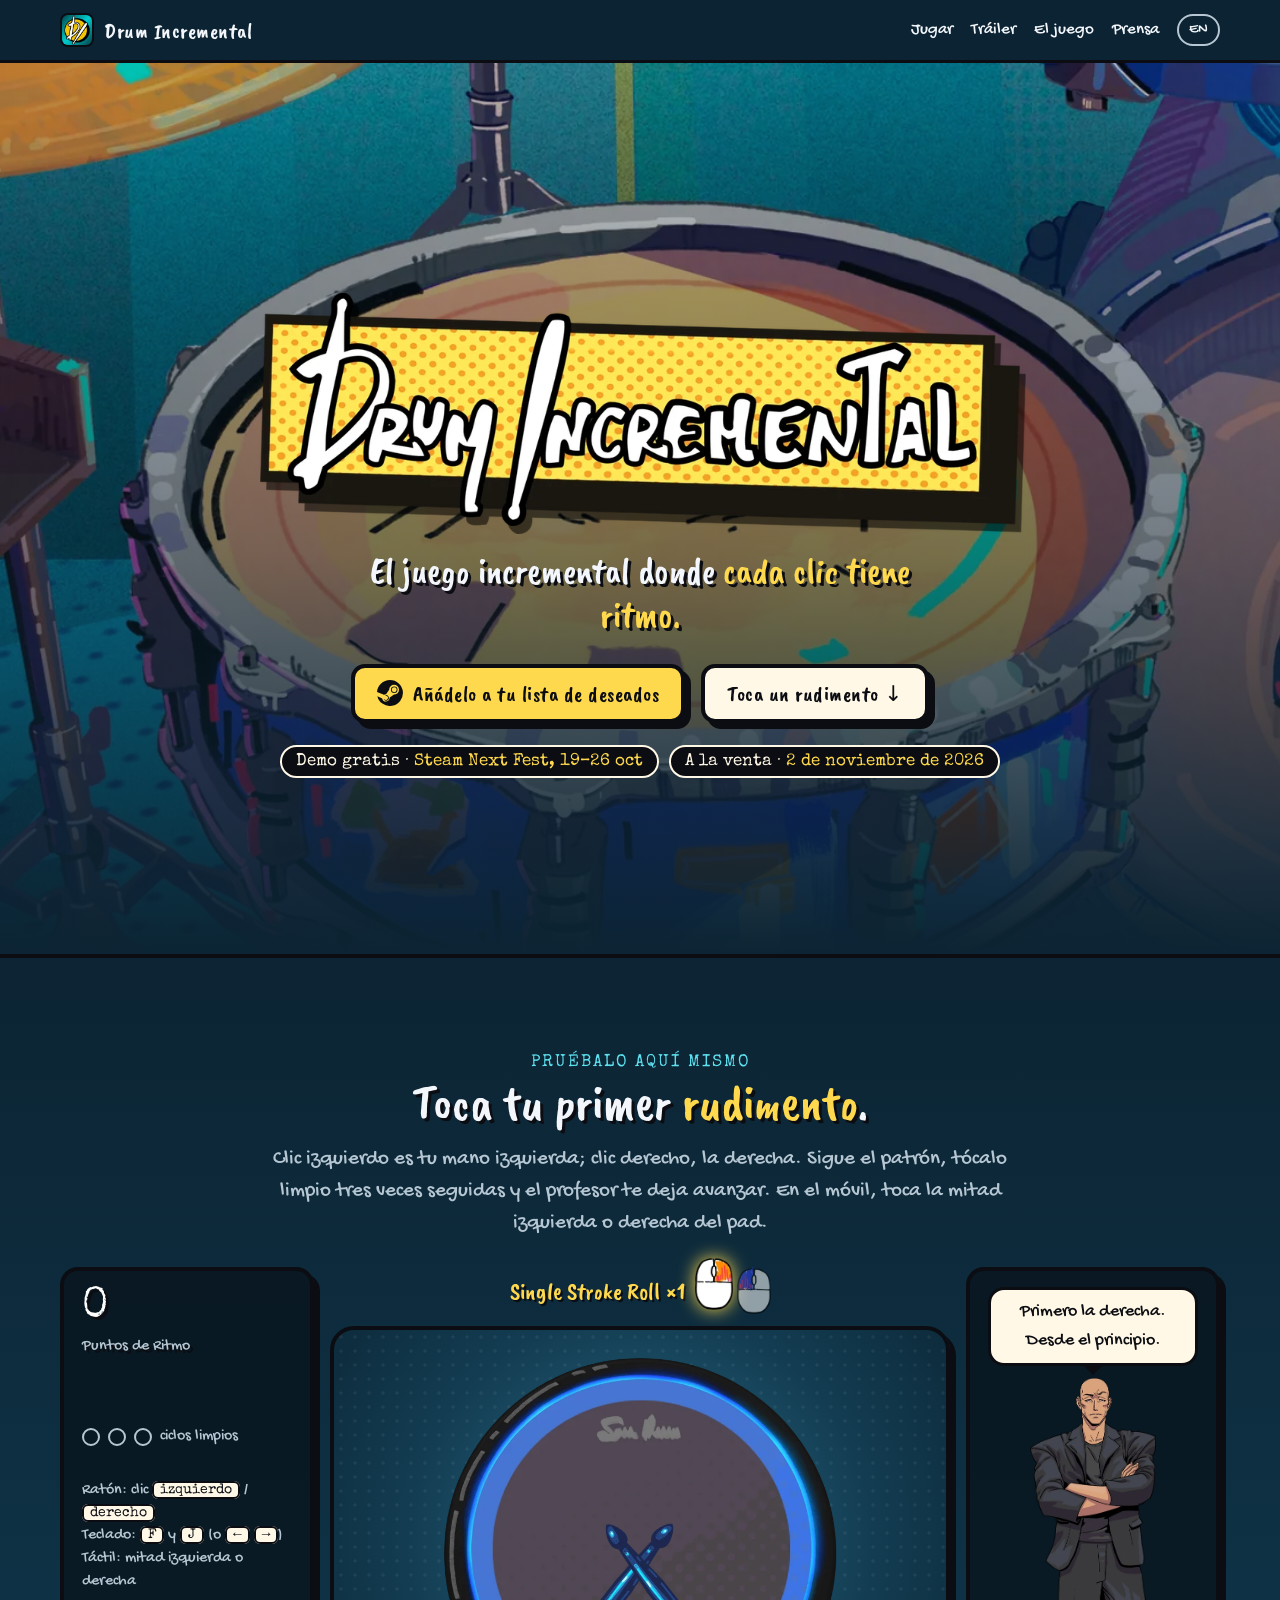
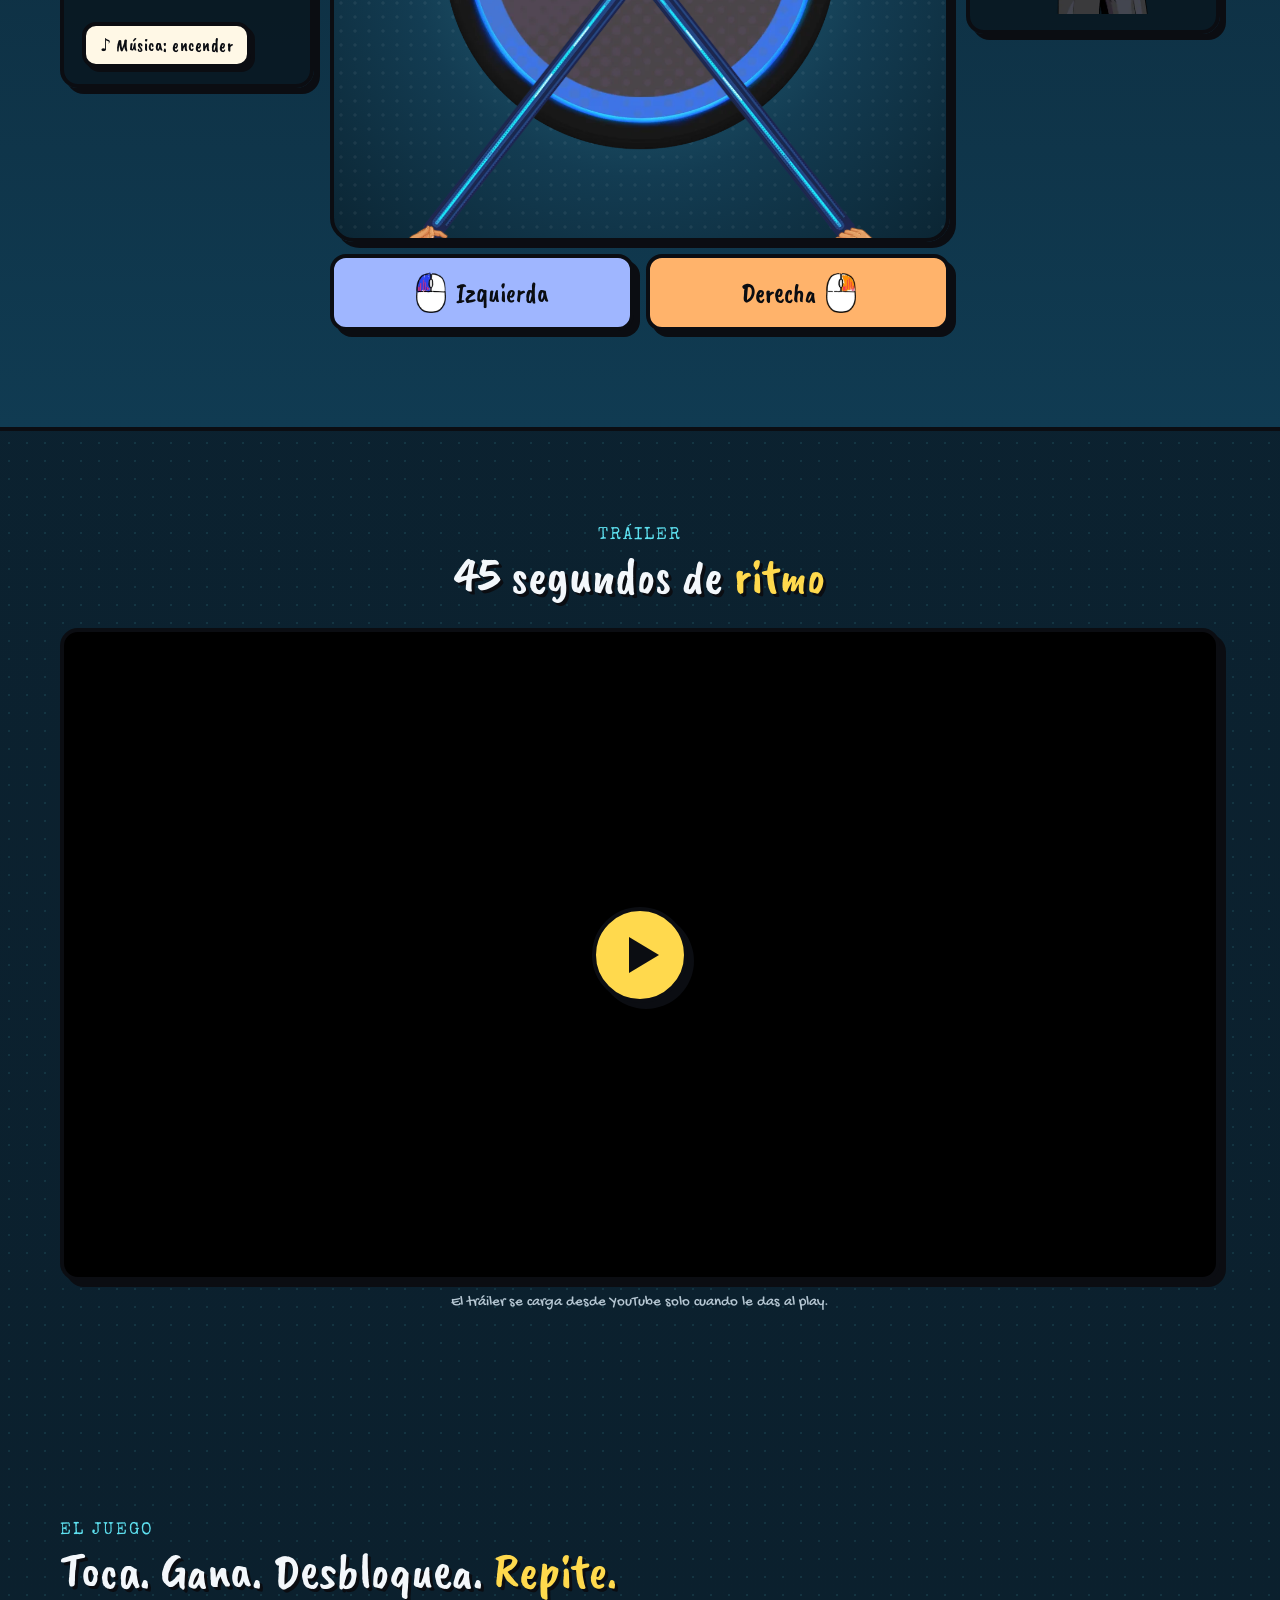
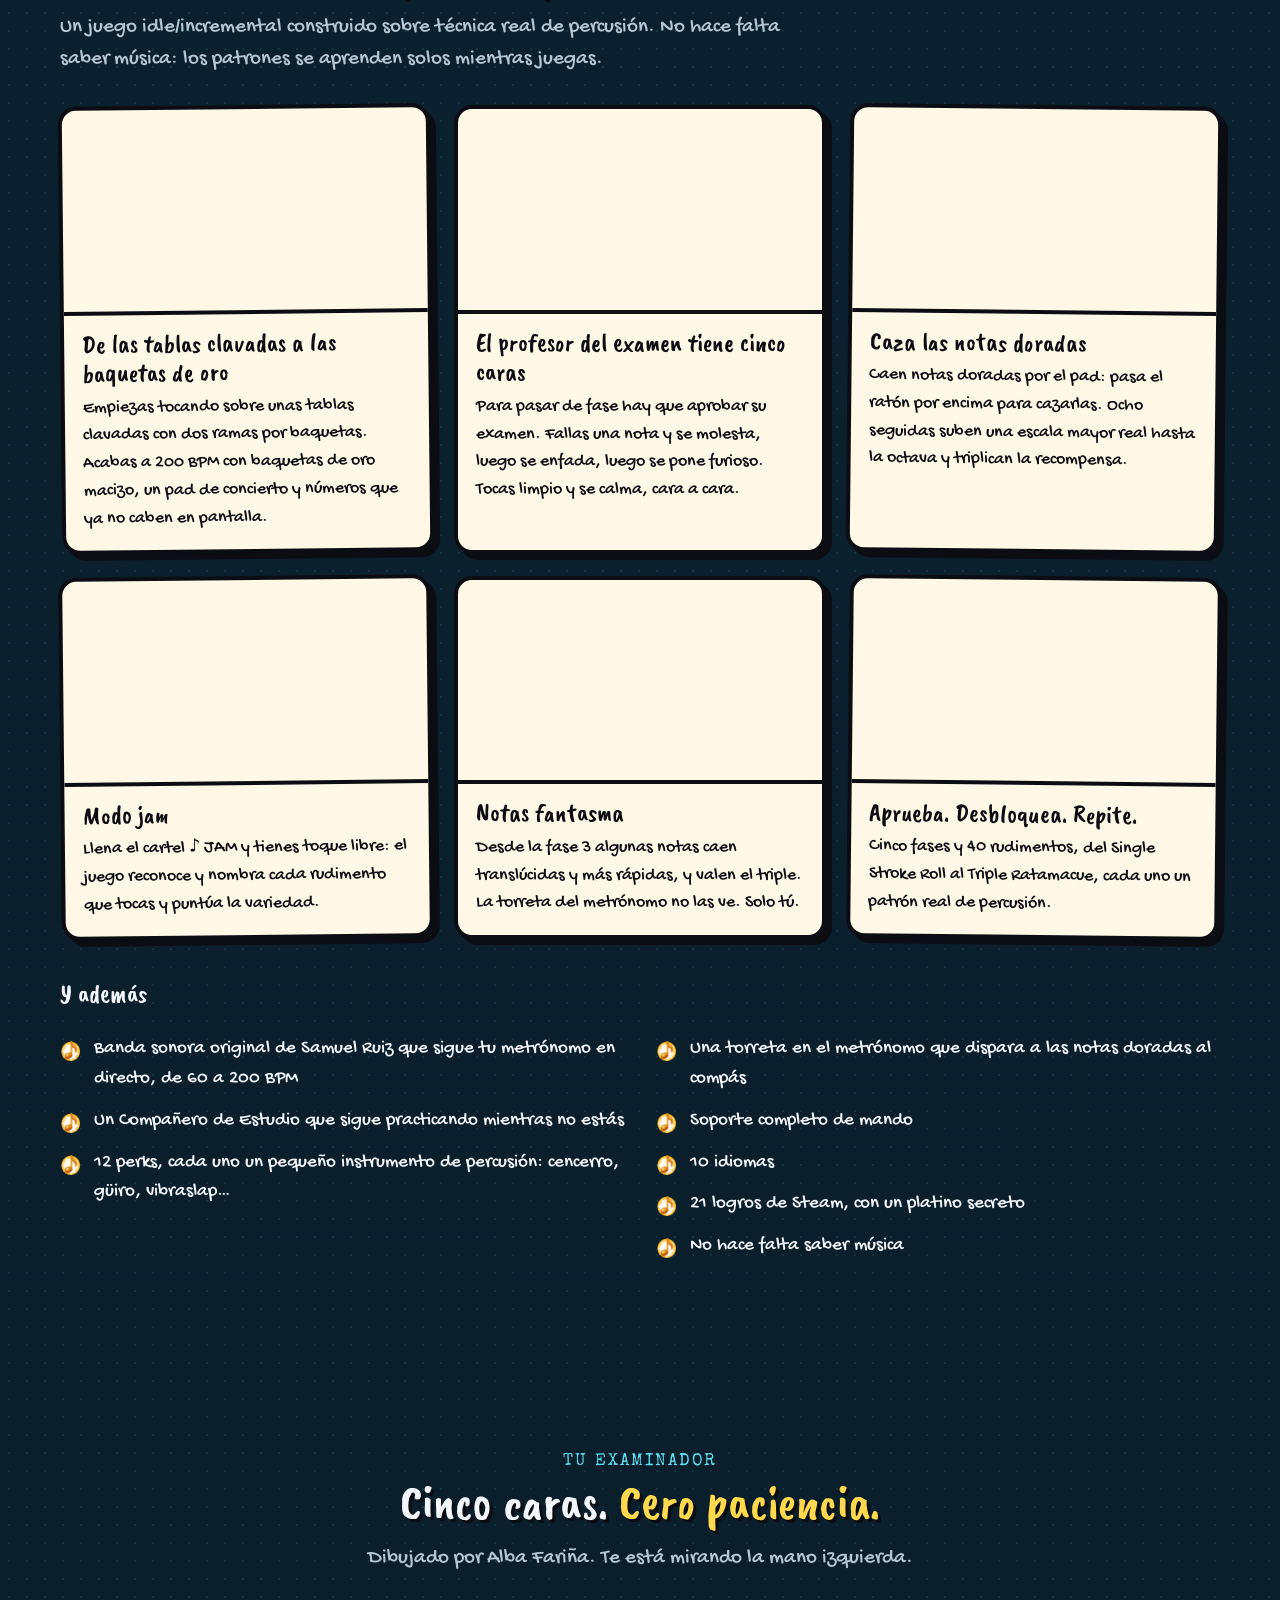
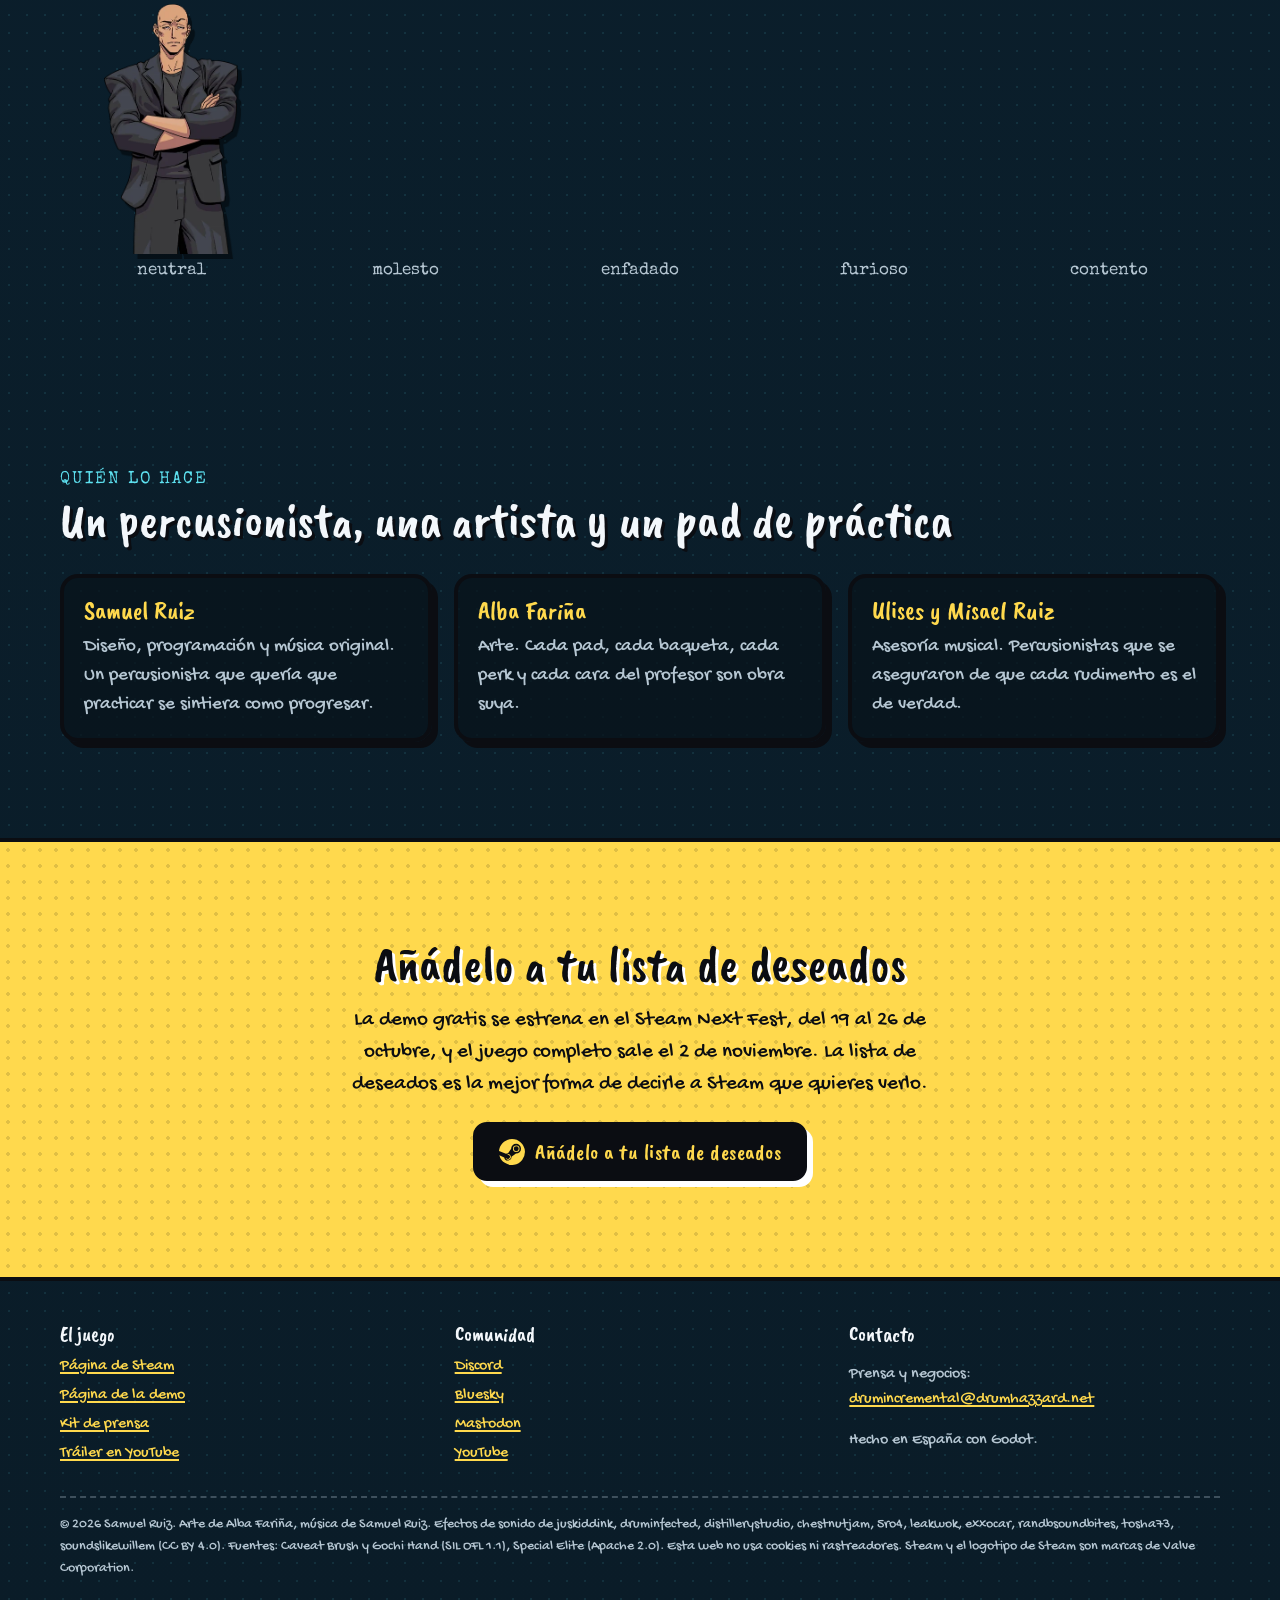
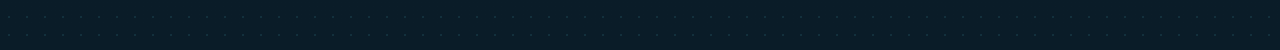
==== es/index.html @ 6e7a6424 "Web oficial de Drum Incremental Co-Authored-By: Claude Opus 5.5 (1M context) <noreply@anthropic.com>" ====
<!doctype html>
<html lang="es">
<head>
<meta charset="utf-8">
<meta name="viewport" content="width=device-width, initial-scale=1">
<meta http-equiv="Content-Security-Policy" content="default-src 'self'; script-src 'self'; style-src 'self'; img-src 'self' data:; font-src 'self'; media-src 'self'; connect-src 'self'; frame-src https://www.youtube-nocookie.com; object-src 'none'; base-uri 'self'; form-action 'none'; upgrade-insecure-requests">
<meta name="referrer" content="strict-origin-when-cross-origin">
<title>Drum Incremental — el juego incremental donde cada clic tiene ritmo</title>
<meta name="description" content="Un incremental adictivo donde cada clic tiene ritmo. Toca rudimentos reales de percusión, gana Puntos de Ritmo y desbloquea 40 patrones en 5 fases. Demo en el Steam Next Fest (19–26 oct), a la venta el 2 de noviembre.">
<link rel="canonical" href="https://drumincremental.drumhazzard.net/es/">
<link rel="alternate" hreflang="es" href="https://drumincremental.drumhazzard.net/es/">
<link rel="alternate" hreflang="en" href="https://drumincremental.drumhazzard.net/">
<link rel="alternate" hreflang="x-default" href="https://drumincremental.drumhazzard.net/">
<meta name="theme-color" content="#0c2433">
<meta property="og:type" content="website">
<meta property="og:site_name" content="Drum Incremental">
<meta property="og:title" content="Drum Incremental — el juego incremental donde cada clic tiene ritmo">
<meta property="og:description" content="Un incremental adictivo donde cada clic tiene ritmo. Toca rudimentos reales de percusión, gana Puntos de Ritmo y desbloquea 40 patrones en 5 fases. Demo en el Steam Next Fest (19–26 oct), a la venta el 2 de noviembre.">
<meta property="og:url" content="https://drumincremental.drumhazzard.net/es/">
<meta property="og:image" content="https://drumincremental.drumhazzard.net/assets/img/og.jpg">
<meta property="og:image:width" content="1200">
<meta property="og:image:height" content="630">
<meta property="og:locale" content="es_ES">
<meta name="twitter:card" content="summary_large_image">
<link rel="icon" href="../favicon-32.png" sizes="32x32" type="image/png">
<link rel="apple-touch-icon" href="../apple-touch-icon.png">
<link rel="manifest" href="../site.webmanifest">
<link rel="preload" href="../assets/fonts/CaveatBrush-Regular.woff2" as="font" type="font/woff2" crossorigin>
<link rel="preload" href="../assets/fonts/GochiHand-Regular.woff2" as="font" type="font/woff2" crossorigin>
<link rel="stylesheet" href="../assets/css/site.css">
<script type="application/ld+json">{"@context": "https://schema.org", "@type": "VideoGame", "name": "Drum Incremental", "url": "https://drumincremental.drumhazzard.net/", "description": "A satisfying incremental game where every click has rhythm. Tap real percussion rudiments, earn Rhythm Points, unlock 40 patterns across 5 phases. Demo at Steam Next Fest Oct 19–26, launching November 2.", "genre": ["Incremental", "Idle", "Rhythm"], "gamePlatform": "PC", "operatingSystem": "Windows", "applicationCategory": "Game", "datePublished": "2026-11-02", "author": {"@type": "Person", "name": "Samuel Ruiz"}, "image": "https://drumincremental.drumhazzard.net/assets/img/og.jpg", "sameAs": ["https://store.steampowered.com/app/4656440/", "https://discord.gg/WV4D6YvD7t", "https://bsky.app/profile/drumincremental.bsky.social", "https://www.youtube.com/@drumincremental"], "trailer": {"@type": "VideoObject", "name": "Drum Incremental — Official Trailer", "embedUrl": "https://www.youtube.com/embed/2rRLdg3Yjb4", "thumbnailUrl": "https://drumincremental.drumhazzard.net/assets/img/og.jpg", "uploadDate": "2026-09-21"}}</script>
</head>
<body>
<a class="skip" href="#main">Saltar al contenido</a>
<header class="topbar"><div class="wrap">
  <a class="brand" href="../"><img src="../assets/img/icon-192.png" alt="" width="34" height="34"><span>Drum Incremental</span></a>
  <nav aria-label="Main">
    <a class="hide-sm" href="../#play">Jugar</a>
    <a class="hide-sm" href="../#trailer">Tráiler</a>
    <a class="hide-sm" href="../#features">El juego</a>
    <a href="../presskit/">Prensa</a>
    <a class="lang" href="../" hreflang="en" aria-label="Read in English">EN</a>
  </nav>
</div></header>

<main id="main">
<section class="hero"><div class="wrap">
  <h1><img class="logo" src="../assets/img/logo.webp" alt="Drum Incremental" width="1000" height="307" fetchpriority="high"></h1>
  <p class="tagline">El juego incremental donde <em>cada clic tiene ritmo.</em></p>
  <div class="cta"><a class="btn" href="https://store.steampowered.com/app/4656440/?utm_source=website&utm_medium=web&utm_campaign=site" rel="noopener" target="_blank"><svg viewBox="0 0 24 24" aria-hidden="true"><path fill="currentColor" d="M11.98 0C5.67 0 .5 4.87 0 11.07l6.44 2.66a3.4 3.4 0 0 1 1.92-.59l2.87-4.15v-.06a4.54 4.54 0 1 1 4.54 4.54h-.1l-4.09 2.92a3.41 3.41 0 0 1-6.77.6L.3 14.93A12 12 0 1 0 11.98 0zM7.54 18.21l-1.47-.61a2.55 2.55 0 1 0 1.4-3.5l1.52.63a1.88 1.88 0 1 1-1.45 3.47zm11.4-9.28a3.03 3.03 0 1 0-3.03 3.02 3.03 3.03 0 0 0 3.03-3.02zm-5.3 0a2.28 2.28 0 1 1 2.28 2.28 2.28 2.28 0 0 1-2.28-2.28z"/></svg>Añádelo a tu lista de deseados</a><a class="btn ghost" href="#play">Toca un rudimento ↓</a></div>
  <div class="dates"><span class="chip">Demo gratis · <b>Steam Next Fest, 19–26 oct</b></span><span class="chip">A la venta · <b>2 de noviembre de 2026</b></span></div>
</div></section>

<section class="play" id="play"><div class="wrap">
  <div class="center"><p class="kicker">Pruébalo aquí mismo</p><h2>Toca tu primer <span class="hl">rudimento</span>.</h2><p class="lead">Clic izquierdo es tu mano izquierda; clic derecho, la derecha. Sigue el patrón, tócalo limpio tres veces seguidas y el profesor te deja avanzar. En el móvil, toca la mitad izquierda o derecha del pad.</p></div>
  <div class="toy" id="toy" data-base="../" data-strings="{&quot;r1&quot;: &quot;Single Stroke Roll&quot;, &quot;r2&quot;: &quot;Double Stroke Roll&quot;, &quot;r3&quot;: &quot;Single Paradiddle&quot;, &quot;left&quot;: &quot;mano izquierda&quot;, &quot;right&quot;: &quot;mano derecha&quot;, &quot;combo&quot;: &quot;COMBO&quot;, &quot;mastered&quot;: &quot;¡Rudimento dominado!&quot;, &quot;finale&quot;: &quot;Aprobado. Esa era la demo de la demo.&quot;, &quot;musicOn&quot;: &quot;♪ Música: encender&quot;, &quot;musicOff&quot;: &quot;♪ Música: apagar&quot;, &quot;faces&quot;: {&quot;neutral&quot;: &quot;neutral&quot;, &quot;annoyed&quot;: &quot;molesto&quot;, &quot;angry&quot;: &quot;enfadado&quot;, &quot;furious&quot;: &quot;furioso&quot;, &quot;happy&quot;: &quot;contento&quot;}, &quot;say&quot;: {&quot;start&quot;: &quot;Primero la derecha. Desde el principio.&quot;, &quot;wantL&quot;: &quot;¡La izquierda!&quot;, &quot;wantR&quot;: &quot;¡La derecha!&quot;, &quot;calm&quot;: [&quot;Mejor.&quot;, &quot;Eso es. Sigue.&quot;, &quot;Así sí.&quot;], &quot;next&quot;: &quot;Bien. Ahora: {name}.&quot;, &quot;finale&quot;: &quot;…Vale. Aprobado. Por ahora.&quot;}}">
    <div class="panel hud">
      <div class="pr"><span class="num">0</span><small>Puntos de Ritmo</small></div>
      <div class="combo" aria-live="polite"></div>
      <div class="cycles"><i></i><i></i><i></i><span>ciclos limpios</span></div>
      <p class="keys">Ratón: clic <kbd>izquierdo</kbd> / <kbd>derecho</kbd><br>Teclado: <kbd>F</kbd> y <kbd>J</kbd> (o <kbd>←</kbd> <kbd>→</kbd>)<br>Táctil: mitad izquierda o derecha</p>
      <button class="btn small ghost music-btn" type="button" aria-pressed="false">♪ Música: encender</button>
    </div>
    <div class="stage-col">
      <div class="strip"><span class="rname"></span><span class="steps" aria-hidden="true"></span></div>
      <div class="stage" role="application" aria-label="Pad de práctica: el clic izquierdo toca la mano izquierda y el derecho, la derecha">
        <img class="pad" src="../assets/img/pad.webp" alt="" width="720" height="720" draggable="false">
        <div class="arm left" aria-hidden="true"><img class="stick" src="../assets/img/stick.webp" alt="" width="34" height="640" draggable="false"><img class="hand" src="../assets/img/hand-left.webp" alt="" width="200" height="248" draggable="false"></div>
        <div class="arm right" aria-hidden="true"><img class="stick" src="../assets/img/stick.webp" alt="" width="34" height="640" draggable="false"><img class="hand" src="../assets/img/hand-right.webp" alt="" width="200" height="230" draggable="false"></div>
        <div class="fx" aria-hidden="true"></div>
      </div>
      <div class="tapbar">
        <button class="tap l" type="button" data-hand="L"><img src="../assets/img/click-left.webp" alt="" width="30" height="41">Izquierda</button>
        <button class="tap r" type="button" data-hand="R">Derecha<img src="../assets/img/click-right.webp" alt="" width="30" height="41"></button>
      </div>
      <p class="sr-only sr-live" aria-live="assertive"></p>
      <div class="done-card panel">
        <h3>Llevas 3 de 40 rudimentos.</h3><p>El juego completo tiene 40 rudimentos reales de percusión, 5 fases con un examen en cada puerta, notas doradas, modo jam y una banda sonora original que sigue tu tempo.</p>
        <div class="cta"><a class="btn" href="https://store.steampowered.com/app/4656440/?utm_source=website&utm_medium=web&utm_campaign=site" rel="noopener" target="_blank"><svg viewBox="0 0 24 24" aria-hidden="true"><path fill="currentColor" d="M11.98 0C5.67 0 .5 4.87 0 11.07l6.44 2.66a3.4 3.4 0 0 1 1.92-.59l2.87-4.15v-.06a4.54 4.54 0 1 1 4.54 4.54h-.1l-4.09 2.92a3.41 3.41 0 0 1-6.77.6L.3 14.93A12 12 0 1 0 11.98 0zM7.54 18.21l-1.47-.61a2.55 2.55 0 1 0 1.4-3.5l1.52.63a1.88 1.88 0 1 1-1.45 3.47zm11.4-9.28a3.03 3.03 0 1 0-3.03 3.02 3.03 3.03 0 0 0 3.03-3.02zm-5.3 0a2.28 2.28 0 1 1 2.28 2.28 2.28 2.28 0 0 1-2.28-2.28z"/></svg>Añádelo a tu lista de deseados</a><button class="btn ghost again" type="button">Otra vez</button></div>
      </div>
    </div>
    <div class="panel teacher">
      <p class="bubble" aria-live="polite"></p>
      <figure><img src="../assets/img/teacher-neutral.webp" alt="" width="299" height="560"></figure>
      <p class="face"></p>
    </div>
  </div>
</div></section>

<section id="trailer"><div class="wrap">
  <div class="center"><p class="kicker">Tráiler</p><h2>45 segundos de <span class="hl">ritmo</span></h2></div>
  <div class="video"><button type="button" data-yt="2rRLdg3Yjb4" aria-label="Ver el tráiler de Drum Incremental"><img src="../assets/img/trailer-poster.webp" alt="" width="1600" height="900" loading="lazy" decoding="async"><span class="playicon"></span></button></div>
  <p class="video-note center">El tráiler se carga desde YouTube solo cuando le das al play.</p>
</div></section>

<section id="features"><div class="wrap">
  <p class="kicker">El juego</p><h2>Toca. Gana. Desbloquea. <span class="hl">Repite.</span></h2><p class="lead">Un juego idle/incremental construido sobre técnica real de percusión. No hace falta saber música: los patrones se aprenden solos mientras juegas.</p>
  <div class="features">
  <article class="feature">
    <img src="../assets/img/shots/endgame-800.webp" srcset="../assets/img/shots/endgame-800.webp 800w, ../assets/img/shots/endgame-1600.webp 1600w" sizes="(max-width: 700px) 92vw, 380px" alt="De las tablas clavadas a las baquetas de oro" width="800" height="450" loading="lazy" decoding="async">
    <div class="body"><h3>De las tablas clavadas a las baquetas de oro</h3><p>Empiezas tocando sobre unas tablas clavadas con dos ramas por baquetas. Acabas a 200 BPM con baquetas de oro macizo, un pad de concierto y números que ya no caben en pantalla.</p></div>
  </article>
  <article class="feature">
    <img src="../assets/img/shots/exam-furious-800.webp" srcset="../assets/img/shots/exam-furious-800.webp 800w, ../assets/img/shots/exam-furious-1600.webp 1600w" sizes="(max-width: 700px) 92vw, 380px" alt="El profesor del examen tiene cinco caras" width="800" height="450" loading="lazy" decoding="async">
    <div class="body"><h3>El profesor del examen tiene cinco caras</h3><p>Para pasar de fase hay que aprobar su examen. Fallas una nota y se molesta, luego se enfada, luego se pone furioso. Tocas limpio y se calma, cara a cara.</p></div>
  </article>
  <article class="feature">
    <img src="../assets/img/shots/golden-octave-800.webp" srcset="../assets/img/shots/golden-octave-800.webp 800w, ../assets/img/shots/golden-octave-1600.webp 1600w" sizes="(max-width: 700px) 92vw, 380px" alt="Caza las notas doradas" width="800" height="450" loading="lazy" decoding="async">
    <div class="body"><h3>Caza las notas doradas</h3><p>Caen notas doradas por el pad: pasa el ratón por encima para cazarlas. Ocho seguidas suben una escala mayor real hasta la octava y triplican la recompensa.</p></div>
  </article>
  <article class="feature">
    <img src="../assets/img/shots/jam-800.webp" srcset="../assets/img/shots/jam-800.webp 800w, ../assets/img/shots/jam-1600.webp 1600w" sizes="(max-width: 700px) 92vw, 380px" alt="Modo jam" width="800" height="450" loading="lazy" decoding="async">
    <div class="body"><h3>Modo jam</h3><p>Llena el cartel ♪ JAM y tienes toque libre: el juego reconoce y nombra cada rudimento que tocas y puntúa la variedad.</p></div>
  </article>
  <article class="feature">
    <img src="../assets/img/shots/ghost-note-800.webp" srcset="../assets/img/shots/ghost-note-800.webp 800w, ../assets/img/shots/ghost-note-1600.webp 1600w" sizes="(max-width: 700px) 92vw, 380px" alt="Notas fantasma" width="800" height="450" loading="lazy" decoding="async">
    <div class="body"><h3>Notas fantasma</h3><p>Desde la fase 3 algunas notas caen translúcidas y más rápidas, y valen el triple. La torreta del metrónomo no las ve. Solo tú.</p></div>
  </article>
  <article class="feature">
    <img src="../assets/img/shots/exam-passed-800.webp" srcset="../assets/img/shots/exam-passed-800.webp 800w, ../assets/img/shots/exam-passed-1600.webp 1600w" sizes="(max-width: 700px) 92vw, 380px" alt="Aprueba. Desbloquea. Repite." width="800" height="450" loading="lazy" decoding="async">
    <div class="body"><h3>Aprueba. Desbloquea. Repite.</h3><p>Cinco fases y 40 rudimentos, del Single Stroke Roll al Triple Ratamacue, cada uno un patrón real de percusión.</p></div>
  </article>
  </div>
  <h3 class="mt40">Y además</h3>
  <ul class="bullets">
  <li>Banda sonora original de Samuel Ruiz que sigue tu metrónomo en directo, de 60 a 200 BPM</li>
  <li>Un Compañero de Estudio que sigue practicando mientras no estás</li>
  <li>12 perks, cada uno un pequeño instrumento de percusión: cencerro, güiro, vibraslap…</li>
  <li>Una torreta en el metrónomo que dispara a las notas doradas al compás</li>
  <li>Soporte completo de mando</li>
  <li>10 idiomas</li>
  <li>21 logros de Steam, con un platino secreto</li>
  <li>No hace falta saber música</li>
  </ul>
</div></section>

<section><div class="wrap center">
  <p class="kicker">Tu examinador</p><h2>Cinco caras. <span class="hl">Cero paciencia.</span></h2><p class="lead">Dibujado por Alba Fariña. Te está mirando la mano izquierda.</p>
  <div class="faces">
  <figure><img src="../assets/img/teacher-neutral.webp" alt="neutral" width="299" height="560" loading="lazy" decoding="async"><figcaption>neutral</figcaption></figure>
  <figure><img src="../assets/img/teacher-annoyed.webp" alt="molesto" width="299" height="560" loading="lazy" decoding="async"><figcaption>molesto</figcaption></figure>
  <figure><img src="../assets/img/teacher-angry.webp" alt="enfadado" width="299" height="560" loading="lazy" decoding="async"><figcaption>enfadado</figcaption></figure>
  <figure><img src="../assets/img/teacher-furious.webp" alt="furioso" width="299" height="560" loading="lazy" decoding="async"><figcaption>furioso</figcaption></figure>
  <figure><img src="../assets/img/teacher-happy.webp" alt="contento" width="299" height="560" loading="lazy" decoding="async"><figcaption>contento</figcaption></figure>
  </div>
</div></section>

<section><div class="wrap">
  <p class="kicker">Quién lo hace</p><h2>Un percusionista, una artista y un pad de práctica</h2>
  <div class="team">
  <div class="person"><h3>Samuel Ruiz</h3><p>Diseño, programación y música original. Un percusionista que quería que practicar se sintiera como progresar.</p></div>
  <div class="person"><h3>Alba Fariña</h3><p>Arte. Cada pad, cada baqueta, cada perk y cada cara del profesor son obra suya.</p></div>
  <div class="person"><h3>Ulises y Misael Ruiz</h3><p>Asesoría musical. Percusionistas que se aseguraron de que cada rudimento es el de verdad.</p></div>
  </div>
</div></section>

<section class="final"><div class="wrap">
  <h2>Añádelo a tu lista de deseados</h2><p>La demo gratis se estrena en el Steam Next Fest, del 19 al 26 de octubre, y el juego completo sale el 2 de noviembre. La lista de deseados es la mejor forma de decirle a Steam que quieres verlo.</p><a class="btn" href="https://store.steampowered.com/app/4656440/?utm_source=website&utm_medium=web&utm_campaign=site" rel="noopener" target="_blank"><svg viewBox="0 0 24 24" aria-hidden="true"><path fill="currentColor" d="M11.98 0C5.67 0 .5 4.87 0 11.07l6.44 2.66a3.4 3.4 0 0 1 1.92-.59l2.87-4.15v-.06a4.54 4.54 0 1 1 4.54 4.54h-.1l-4.09 2.92a3.41 3.41 0 0 1-6.77.6L.3 14.93A12 12 0 1 0 11.98 0zM7.54 18.21l-1.47-.61a2.55 2.55 0 1 0 1.4-3.5l1.52.63a1.88 1.88 0 1 1-1.45 3.47zm11.4-9.28a3.03 3.03 0 1 0-3.03 3.02 3.03 3.03 0 0 0 3.03-3.02zm-5.3 0a2.28 2.28 0 1 1 2.28 2.28 2.28 2.28 0 0 1-2.28-2.28z"/></svg>Añádelo a tu lista de deseados</a>
</div></section>
</main>
<footer><div class="wrap">
  <div class="cols">
    <div><h4>El juego</h4><ul>
      <li><a href="https://store.steampowered.com/app/4656440/?utm_source=website&utm_medium=web&utm_campaign=site" rel="noopener" target="_blank">Página de Steam</a></li>
      <li><a href="https://store.steampowered.com/app/4656470/?utm_source=website&utm_medium=web&utm_campaign=site" rel="noopener" target="_blank">Página de la demo</a></li>
      <li><a href="../presskit/">Kit de prensa</a></li>
      <li><a href="https://www.youtube.com/watch?v=2rRLdg3Yjb4" rel="noopener" target="_blank">Tráiler en YouTube</a></li>
    </ul></div>
    <div><h4>Comunidad</h4><ul>
      <li><a href="https://discord.gg/WV4D6YvD7t" rel="noopener" target="_blank">Discord</a></li>
      <li><a href="https://bsky.app/profile/drumincremental.bsky.social" rel="noopener" target="_blank">Bluesky</a></li>
      <li><a href="https://mastodon.gamedev.place/@drumincremental" rel="me noopener" target="_blank">Mastodon</a></li>
      <li><a href="https://www.youtube.com/@drumincremental" rel="noopener" target="_blank">YouTube</a></li>
    </ul></div>
    <div><h4>Contacto</h4><p>Prensa y negocios:<br><a href="mailto:drumincremental@drumhazzard.net">drumincremental@drumhazzard.net</a></p><p>Hecho en España con Godot.</p></div>
  </div>
  <p class="fine">© 2026 Samuel Ruiz. Arte de Alba Fariña, música de Samuel Ruiz. Efectos de sonido de juskiddink, druminfected, distillerystudio, chestnutjam, 5ro4, leakwok, exxocar, randbsoundbites, tosha73, soundslikewillem (CC BY 4.0). Fuentes: Caveat Brush y Gochi Hand (SIL OFL 1.1), Special Elite (Apache 2.0). Esta web no usa cookies ni rastreadores. Steam y el logotipo de Steam son marcas de Valve Corporation.</p>
</div></footer>
<script src="../assets/js/site.js" defer></script>
<script src="../assets/js/pad.js" defer></script>
</body>
</html>
---- assets/css/site.css ----
/* Drum Incremental — web oficial. Identidad: el pop-art de Alba Fariña (estudio azul-turquesa,
   amarillo de marca, contornos negros gruesos, tramas de puntos). Sin dependencias externas. */

@font-face { font-family: "Caveat Brush"; src: url("../fonts/CaveatBrush-Regular.woff2") format("woff2"); font-display: swap; }
@font-face { font-family: "Gochi Hand"; src: url("../fonts/GochiHand-Regular.woff2") format("woff2"); font-display: swap; }
@font-face { font-family: "Special Elite"; src: url("../fonts/SpecialElite-Regular.woff2") format("woff2"); font-display: swap; }

:root {
  --ink: #0b0d12;
  --night: #0c2433;
  --deep: #103b52;
  --teal: #1f8ea3;
  --cyan: #5ee1f0;
  --yellow: #ffd94d;
  --orange: #ff9f2e;
  --red: #ff4d5e;
  --green: #52e08a;
  --paper: #fff8e6;
  --text: #f3f7fb;
  --muted: #b6c7d3;
  --radius: 18px;
  --border: 4px solid var(--ink);
  --shadow: 6px 6px 0 var(--ink);
  --font-hand: "Gochi Hand", "Comic Sans MS", system-ui, sans-serif;
  --font-brush: "Caveat Brush", "Gochi Hand", system-ui, sans-serif;
  --font-type: "Special Elite", "Courier New", monospace;
  --max: 1160px;
}

* { box-sizing: border-box; }
html { scroll-behavior: smooth; -webkit-text-size-adjust: 100%; }
@media (prefers-reduced-motion: reduce) { html { scroll-behavior: auto; } *, *::before, *::after { animation-duration: 0.001ms !important; transition-duration: 0.001ms !important; } }

body {
  margin: 0;
  color: var(--text);
  background: var(--night);
  background-image:
    radial-gradient(rgba(94, 225, 240, 0.10) 1.2px, transparent 1.4px),
    linear-gradient(180deg, var(--night) 0%, #0a1c28 100%);
  background-size: 18px 18px, 100% 100%;
  font: 400 1.18rem/1.55 var(--font-hand);
  overflow-x: hidden;
}

a { color: var(--yellow); text-decoration-thickness: 2px; text-underline-offset: 3px; }
a:hover { color: #fff; }
img { max-width: 100%; height: auto; display: block; }
:focus-visible { outline: 3px solid var(--yellow); outline-offset: 3px; border-radius: 6px; }

.skip { position: absolute; left: -999px; top: 8px; background: var(--yellow); color: var(--ink); padding: 8px 14px; border-radius: 8px; z-index: 100; }
.skip:focus { left: 8px; }

.wrap { width: min(var(--max), 100% - 32px); margin-inline: auto; }

/* ── barra superior ─────────────────────────────────────────────────────────── */
.topbar { position: sticky; top: 0; z-index: 50; background: rgba(12, 36, 51, 0.92); backdrop-filter: blur(8px); border-bottom: 3px solid var(--ink); }
.topbar .wrap { display: flex; align-items: center; gap: 16px; min-height: 60px; }
.topbar .brand { display: flex; align-items: center; gap: 10px; color: var(--text); text-decoration: none; font: 1.35rem var(--font-brush); letter-spacing: 0.5px; }
.topbar .brand img { width: 34px; height: 34px; border-radius: 8px; border: 2px solid var(--ink); }
.topbar nav { margin-left: auto; display: flex; align-items: center; gap: 18px; }
.topbar nav a { color: var(--text); text-decoration: none; font-size: 1.05rem; }
.topbar nav a:hover { color: var(--yellow); }
.topbar .lang { border: 2px solid var(--muted); border-radius: 999px; padding: 2px 10px; font-size: 0.95rem; }
@media (max-width: 760px) { .topbar nav a.hide-sm { display: none; } .topbar .brand span { display: none; } }

/* ── botones ────────────────────────────────────────────────────────────────── */
.btn {
  display: inline-flex; align-items: center; gap: 10px;
  font: 1.35rem var(--font-brush); letter-spacing: 0.5px; color: var(--ink); text-decoration: none;
  background: var(--yellow); border: var(--border); border-radius: 14px; box-shadow: var(--shadow);
  padding: 12px 22px; cursor: pointer; transition: transform 0.08s ease, box-shadow 0.08s ease;
}
.btn:hover { color: var(--ink); transform: translate(-2px, -2px); box-shadow: 8px 8px 0 var(--ink); }
.btn:active { transform: translate(3px, 3px); box-shadow: 2px 2px 0 var(--ink); }
.btn.ghost { background: var(--paper); }
.btn.small { font-size: 1.1rem; padding: 8px 14px; box-shadow: 4px 4px 0 var(--ink); }
.btn svg { width: 26px; height: 26px; flex: none; }

/* ── héroe ──────────────────────────────────────────────────────────────────── */
.hero { position: relative; isolation: isolate; border-bottom: 4px solid var(--ink); overflow: hidden; }
.hero::before {
  content: ""; position: absolute; inset: 0; z-index: -2;
  background: url("../img/hero-1200.webp") center 40% / cover no-repeat;
}
@media (min-width: 1000px) { .hero::before { background-image: url("../img/hero-2400.webp"); } }
.hero::after { content: ""; position: absolute; inset: 0; z-index: -1; background: linear-gradient(180deg, rgba(8, 24, 34, 0.25) 0%, rgba(8, 24, 34, 0.55) 55%, var(--night) 100%); }
.hero .wrap { padding: clamp(48px, 9vw, 110px) 0 clamp(40px, 7vw, 80px); text-align: center; }
.hero .logo { width: min(760px, 92%); margin: 0 auto; filter: drop-shadow(6px 8px 0 rgba(0, 0, 0, 0.55)); }
.hero .tagline { margin: 18px auto 0; max-width: 34ch; font: clamp(1.5rem, 3.6vw, 2.3rem)/1.2 var(--font-brush); text-shadow: 3px 3px 0 var(--ink); }
.hero .tagline em { color: var(--yellow); font-style: normal; }
.hero .cta { margin-top: 26px; display: flex; gap: 16px; justify-content: center; flex-wrap: wrap; }
.dates { margin: 22px auto 0; display: inline-flex; flex-wrap: wrap; justify-content: center; gap: 10px; }
.chip { font: 1.05rem var(--font-type); background: var(--ink); color: var(--paper); border: 2px solid var(--paper); border-radius: 999px; padding: 6px 14px; }
.chip b { color: var(--yellow); font-weight: 400; }

/* ── secciones ──────────────────────────────────────────────────────────────── */
section { padding: clamp(56px, 8vw, 96px) 0; }
.kicker { font: 1.05rem var(--font-type); color: var(--cyan); letter-spacing: 2px; text-transform: uppercase; margin: 0 0 6px; }
h2 { font: clamp(2rem, 4.6vw, 3.1rem)/1.05 var(--font-brush); margin: 0 0 14px; text-shadow: 3px 3px 0 var(--ink); }
h2 .hl { color: var(--yellow); }
h3 { font: 1.6rem/1.15 var(--font-brush); margin: 0 0 6px; }
.lead { font-size: 1.3rem; color: var(--muted); max-width: 62ch; margin: 0; }
.center { text-align: center; }
.center .lead { margin-inline: auto; }

/* ── el pad interactivo ─────────────────────────────────────────────────────── */
.play { background: linear-gradient(180deg, var(--night), var(--deep)); border-bottom: 4px solid var(--ink); }
.toy {
  margin-top: 28px; position: relative;
  display: grid; grid-template-columns: 1fr minmax(0, 620px) 1fr; gap: 16px; align-items: start;
}
@media (max-width: 1000px) {
  /* Movil/tableta: profesor y marcador COMPACTOS encima del pad, para no tener que bajar a jugar */
  .toy { grid-template-columns: 1fr; gap: 10px; }
  .toy .teacher { order: -2; display: grid; grid-template-columns: 76px 1fr; align-items: center; gap: 12px; text-align: left; padding: 10px 12px; }
  .toy .teacher figure { grid-row: 1 / span 2; grid-column: 1; }
  .toy .teacher img { width: 76px; }
  .toy .teacher .bubble { grid-column: 2; margin: 0; min-height: 0; font-size: 1.05rem; }
  .toy .teacher .bubble::after { display: none; }
  .toy .hud { order: -1; flex-direction: row; flex-wrap: wrap; align-items: center; gap: 8px 16px; padding: 10px 14px; }
  .toy .hud .pr { font-size: 1.8rem; }
  .toy .hud .pr small { display: inline; margin: 0 0 0 6px; font-size: 0.9rem; }
  .toy .hud .combo { min-height: 0; font-size: 1.3rem; }
  .toy .hud .keys { display: none; }
  .toy .hud .music-btn { margin-left: auto; }
}

.panel { background: rgba(8, 20, 28, 0.78); border: var(--border); border-radius: var(--radius); box-shadow: var(--shadow); padding: 16px 18px; }

.hud { display: flex; flex-direction: column; gap: 14px; }
.pr { font: clamp(2rem, 4vw, 2.7rem)/1 var(--font-type); color: #fff; text-shadow: 3px 3px 0 var(--ink); }
.pr small { display: block; font: 1rem var(--font-hand); color: var(--muted); margin-top: 6px; }
.combo { font: 1.6rem var(--font-brush); color: var(--orange); min-height: 1.6em; }
.cycles { display: flex; gap: 8px; align-items: center; color: var(--muted); font-size: 1rem; }
.cycles i { width: 18px; height: 18px; border-radius: 50%; border: 2px solid var(--muted); display: inline-block; }
.cycles i.on { background: var(--green); border-color: var(--ink); }
.keys { font-size: 0.98rem; color: var(--muted); line-height: 1.45; }
.keys kbd { font: 0.9rem var(--font-type); background: var(--paper); color: var(--ink); border: 2px solid var(--ink); border-radius: 6px; padding: 0 6px; }
.music-btn { align-self: flex-start; }
.music-btn[aria-pressed="true"] { background: var(--cyan); }

.stage-col { display: flex; flex-direction: column; gap: 12px; }
.strip { display: flex; align-items: center; gap: 12px; flex-wrap: wrap; justify-content: center; }
.strip .rname { font: 1.5rem var(--font-brush); color: var(--yellow); text-shadow: 2px 2px 0 var(--ink); }
.steps { display: flex; gap: 6px; }
.steps img { width: 34px; height: auto; opacity: 0.55; transform: translateY(0); transition: transform 0.1s ease, opacity 0.1s ease, filter 0.1s ease; }
.steps img.now { opacity: 1; transform: translateY(-6px) scale(1.12); filter: drop-shadow(0 0 8px var(--yellow)); }
.steps img.done { opacity: 1; filter: saturate(0.4) brightness(0.8); }

.stage {
  position: relative; aspect-ratio: 6 / 5; width: 100%; max-width: 620px; margin-inline: auto;
  border: var(--border); border-radius: 24px; box-shadow: var(--shadow); overflow: hidden;
  background: radial-gradient(circle at 50% 42%, #2b6f86 0%, #133c52 55%, #0b2533 100%);
  user-select: none; -webkit-user-select: none; touch-action: manipulation; cursor: pointer;
}
.stage::before { content: ""; position: absolute; inset: 0; background-image: radial-gradient(rgba(255, 255, 255, 0.06) 1.5px, transparent 1.7px); background-size: 14px 14px; pointer-events: none; }
.stage .pad { position: absolute; left: 50%; top: 44%; width: 64%; transform: translate(-50%, -50%); transition: transform 0.06s ease; pointer-events: none; }
.stage.hit .pad { transform: translate(-50%, -50%) scale(0.955); }
.stage.miss { animation: shake 0.28s ease; }
.stage.miss::after { content: ""; position: absolute; inset: 0; background: rgba(255, 77, 94, 0.28); pointer-events: none; }
@keyframes shake { 20% { transform: translateX(-6px); } 40% { transform: translateX(6px); } 60% { transform: translateX(-4px); } 80% { transform: translateX(3px); } }

.arm { position: absolute; bottom: -6%; width: 7%; height: 78%; transform-origin: 50% 92%; transition: transform 0.07s ease-out; pointer-events: none; }
.arm.left { left: 12%; transform: rotate(38deg); }
.arm.right { right: 12%; transform: rotate(-38deg); }
.arm.left.swing { transform: rotate(47deg); }
.arm.right.swing { transform: rotate(-47deg); }
.arm .stick { position: absolute; left: 50%; bottom: 8%; height: 100%; width: auto; transform: translateX(-50%); }
.arm .hand { position: absolute; bottom: -2%; width: 300%; left: 50%; transform: translateX(-50%); }
.arm.right .hand { transform: translateX(-50%) scaleX(1); }

.fx { position: absolute; inset: 0; pointer-events: none; }
.ring { position: absolute; width: 40px; height: 40px; margin: -20px 0 0 -20px; border-radius: 50%; border: 4px solid var(--yellow); animation: ring 0.45s ease-out forwards; }
.ring.mid { border-color: #fff; }
.ring.edge { border-color: var(--muted); }
.ring.bad { border-color: var(--red); }
@keyframes ring { from { transform: scale(0.3); opacity: 1; } to { transform: scale(3.2); opacity: 0; } }
.float { position: absolute; font: 1.9rem var(--font-brush); color: var(--yellow); text-shadow: 3px 3px 0 var(--ink); transform: translate(-50%, -50%); animation: floaty 0.9s ease-out forwards; white-space: nowrap; }
.float.mid { color: #fff; } .float.edge { color: var(--muted); } .float.bad { color: var(--red); }
.float.big { font-size: 2.6rem; color: var(--green); }
@keyframes floaty { 0% { opacity: 0; transform: translate(-50%, -30%) scale(0.6); } 15% { opacity: 1; transform: translate(-50%, -60%) scale(1.1); } 100% { opacity: 0; transform: translate(-50%, -180%) scale(1); } }

.tapbar { display: grid; grid-template-columns: 1fr 1fr; gap: 12px; }
.tap { font: 1.7rem var(--font-brush); padding: 14px 0; border: var(--border); border-radius: 16px; box-shadow: var(--shadow); cursor: pointer; color: var(--ink); display: flex; align-items: center; justify-content: center; gap: 10px; }
.tap img { width: 30px; }
.tap.l { background: #9fb6ff; }
.tap.r { background: #ffb36b; }
.tap:active, .tap.pressed { transform: translate(3px, 3px); box-shadow: 2px 2px 0 var(--ink); }

.teacher { text-align: center; }
.teacher figure { margin: 0; position: relative; }
.teacher img { width: min(220px, 60%); margin: 0 auto; transition: transform 0.12s ease; }
.teacher img.bounce { transform: scale(1.06); }
.bubble { position: relative; margin: 0 auto 12px; background: var(--paper); color: var(--ink); border: 3px solid var(--ink); border-radius: 16px; padding: 8px 14px; font-size: 1.15rem; min-height: 2.6em; display: flex; align-items: center; justify-content: center; }
.bubble::after { content: ""; position: absolute; bottom: -12px; left: 50%; margin-left: -10px; border: 10px solid transparent; border-top-color: var(--ink); border-bottom: 0; }
.teacher .face { position: absolute; width: 1px; height: 1px; overflow: hidden; clip: rect(0 0 0 0); white-space: nowrap; }

.done-card { display: none; margin-top: 20px; text-align: center; }
.done-card.show { display: block; animation: pop 0.35s ease-out; }
@keyframes pop { from { transform: scale(0.85); opacity: 0; } to { transform: scale(1); opacity: 1; } }

/* ── tráiler ────────────────────────────────────────────────────────────────── */
.video { position: relative; aspect-ratio: 16 / 9; border: var(--border); border-radius: var(--radius); box-shadow: var(--shadow); overflow: hidden; background: #000; margin-top: 26px; }
.video button { all: unset; position: absolute; inset: 0; cursor: pointer; display: grid; place-items: center; }
.video img { position: absolute; inset: 0; width: 100%; height: 100%; object-fit: cover; }
.video .playicon { position: relative; width: 96px; height: 96px; border-radius: 50%; background: var(--yellow); border: var(--border); box-shadow: var(--shadow); display: grid; place-items: center; transition: transform 0.12s ease; }
.video button:hover .playicon, .video button:focus-visible .playicon { transform: scale(1.08); }
.video .playicon::before { content: ""; border-left: 30px solid var(--ink); border-top: 18px solid transparent; border-bottom: 18px solid transparent; margin-left: 8px; }
.video iframe { position: absolute; inset: 0; width: 100%; height: 100%; border: 0; }
.video-note { font-size: 0.95rem; color: var(--muted); margin-top: 10px; }

/* ── características ─────────────────────────────────────────────────────────── */
.features { display: grid; grid-template-columns: repeat(auto-fit, minmax(300px, 1fr)); gap: 22px; margin-top: 30px; }
.feature { background: var(--paper); color: var(--ink); border: var(--border); border-radius: var(--radius); box-shadow: var(--shadow); overflow: hidden; display: flex; flex-direction: column; }
.feature img { aspect-ratio: 16 / 9; object-fit: cover; width: 100%; border-bottom: var(--border); }
.feature .body { padding: 14px 18px 18px; }
.feature h3 { color: var(--ink); }
.feature p { margin: 0; font-size: 1.12rem; }
.feature:nth-child(3n+1) { transform: rotate(-0.6deg); }
.feature:nth-child(3n+3) { transform: rotate(0.6deg); }

.bullets { columns: 2 280px; column-gap: 32px; margin: 26px 0 0; padding: 0; list-style: none; }
.bullets li { break-inside: avoid; margin: 0 0 12px; padding-left: 34px; position: relative; font-size: 1.2rem; }
.bullets li::before { content: ""; position: absolute; left: 0; top: 7px; width: 20px; height: 20px; background: url("../img/note-golden.webp") center / contain no-repeat; }

/* ── el profesor ────────────────────────────────────────────────────────────── */
.faces { display: grid; grid-template-columns: repeat(5, 1fr); gap: 12px; margin-top: 30px; align-items: end; }
.faces figure { margin: 0; text-align: center; }
.faces img { height: 250px; width: 100%; object-fit: contain; object-position: bottom; margin: 0 auto; filter: drop-shadow(4px 5px 0 rgba(0, 0, 0, 0.45)); }
.faces figcaption { font: 1.05rem var(--font-type); color: var(--muted); margin-top: 8px; }
@media (max-width: 640px) { .faces { grid-template-columns: repeat(3, 1fr); } .faces figure:nth-child(n+4) { display: none; } .faces img { height: 170px; } }

/* ── equipo ─────────────────────────────────────────────────────────────────── */
.team { display: grid; grid-template-columns: repeat(auto-fit, minmax(260px, 1fr)); gap: 22px; margin-top: 28px; }
.person { background: rgba(8, 20, 28, 0.78); border: var(--border); border-radius: var(--radius); box-shadow: var(--shadow); padding: 18px 20px; }
.person h3 { color: var(--yellow); }
.person p { margin: 0; color: var(--muted); }

/* ── llamada final ──────────────────────────────────────────────────────────── */
.final { text-align: center; background: var(--yellow); color: var(--ink); border-top: 4px solid var(--ink); border-bottom: 4px solid var(--ink); background-image: radial-gradient(rgba(0, 0, 0, 0.12) 1.6px, transparent 1.8px); background-size: 16px 16px; }
.final h2 { color: var(--ink); text-shadow: 3px 3px 0 #fff; }
.final p { font-size: 1.3rem; margin: 0 auto 22px; max-width: 50ch; }
.final .btn { background: var(--ink); color: var(--yellow); border-color: var(--ink); box-shadow: 6px 6px 0 #fff; }
.final .btn:hover { color: #fff; box-shadow: 8px 8px 0 #fff; }

/* ── pie ────────────────────────────────────────────────────────────────────── */
footer { padding: 40px 0 56px; font-size: 1rem; color: var(--muted); }
footer .cols { display: grid; grid-template-columns: repeat(auto-fit, minmax(220px, 1fr)); gap: 24px; }
footer h4 { font: 1.3rem var(--font-brush); color: var(--text); margin: 0 0 8px; }
footer ul { list-style: none; padding: 0; margin: 0; }
footer li { margin: 4px 0; }
footer .fine { margin-top: 26px; font-size: 0.9rem; line-height: 1.5; border-top: 2px dashed rgba(182, 199, 211, 0.3); padding-top: 16px; }

/* ── kit de prensa ──────────────────────────────────────────────────────────── */
.facts { display: grid; grid-template-columns: max-content 1fr; gap: 8px 22px; margin: 0; }
.facts dt { font: 1.05rem var(--font-type); color: var(--cyan); }
.facts dd { margin: 0; }
.shots { display: grid; grid-template-columns: repeat(auto-fit, minmax(260px, 1fr)); gap: 16px; margin-top: 18px; }
.shots a { display: block; border: var(--border); border-radius: 12px; overflow: hidden; box-shadow: 4px 4px 0 var(--ink); }
.two { display: grid; grid-template-columns: 1fr 1fr; gap: 28px; }
@media (max-width: 860px) { .two { grid-template-columns: 1fr; } }
.copybox { background: rgba(8, 20, 28, 0.78); border: 3px solid var(--ink); border-radius: 14px; padding: 14px 16px; font-size: 1.08rem; white-space: pre-line; }

/* utilidades (sin estilos en linea: la CSP no los permite) */
.mt22 { margin-top: 22px; } .mt40 { margin-top: 40px; }
.sr-only { position: absolute; width: 1px; height: 1px; padding: 0; margin: -1px; overflow: hidden; clip: rect(0 0 0 0); white-space: nowrap; border: 0; }

/* los anclajes (#play, #trailer...) no quedan tapados por la barra fija */
section[id], [id].anchor { scroll-margin-top: 76px; }
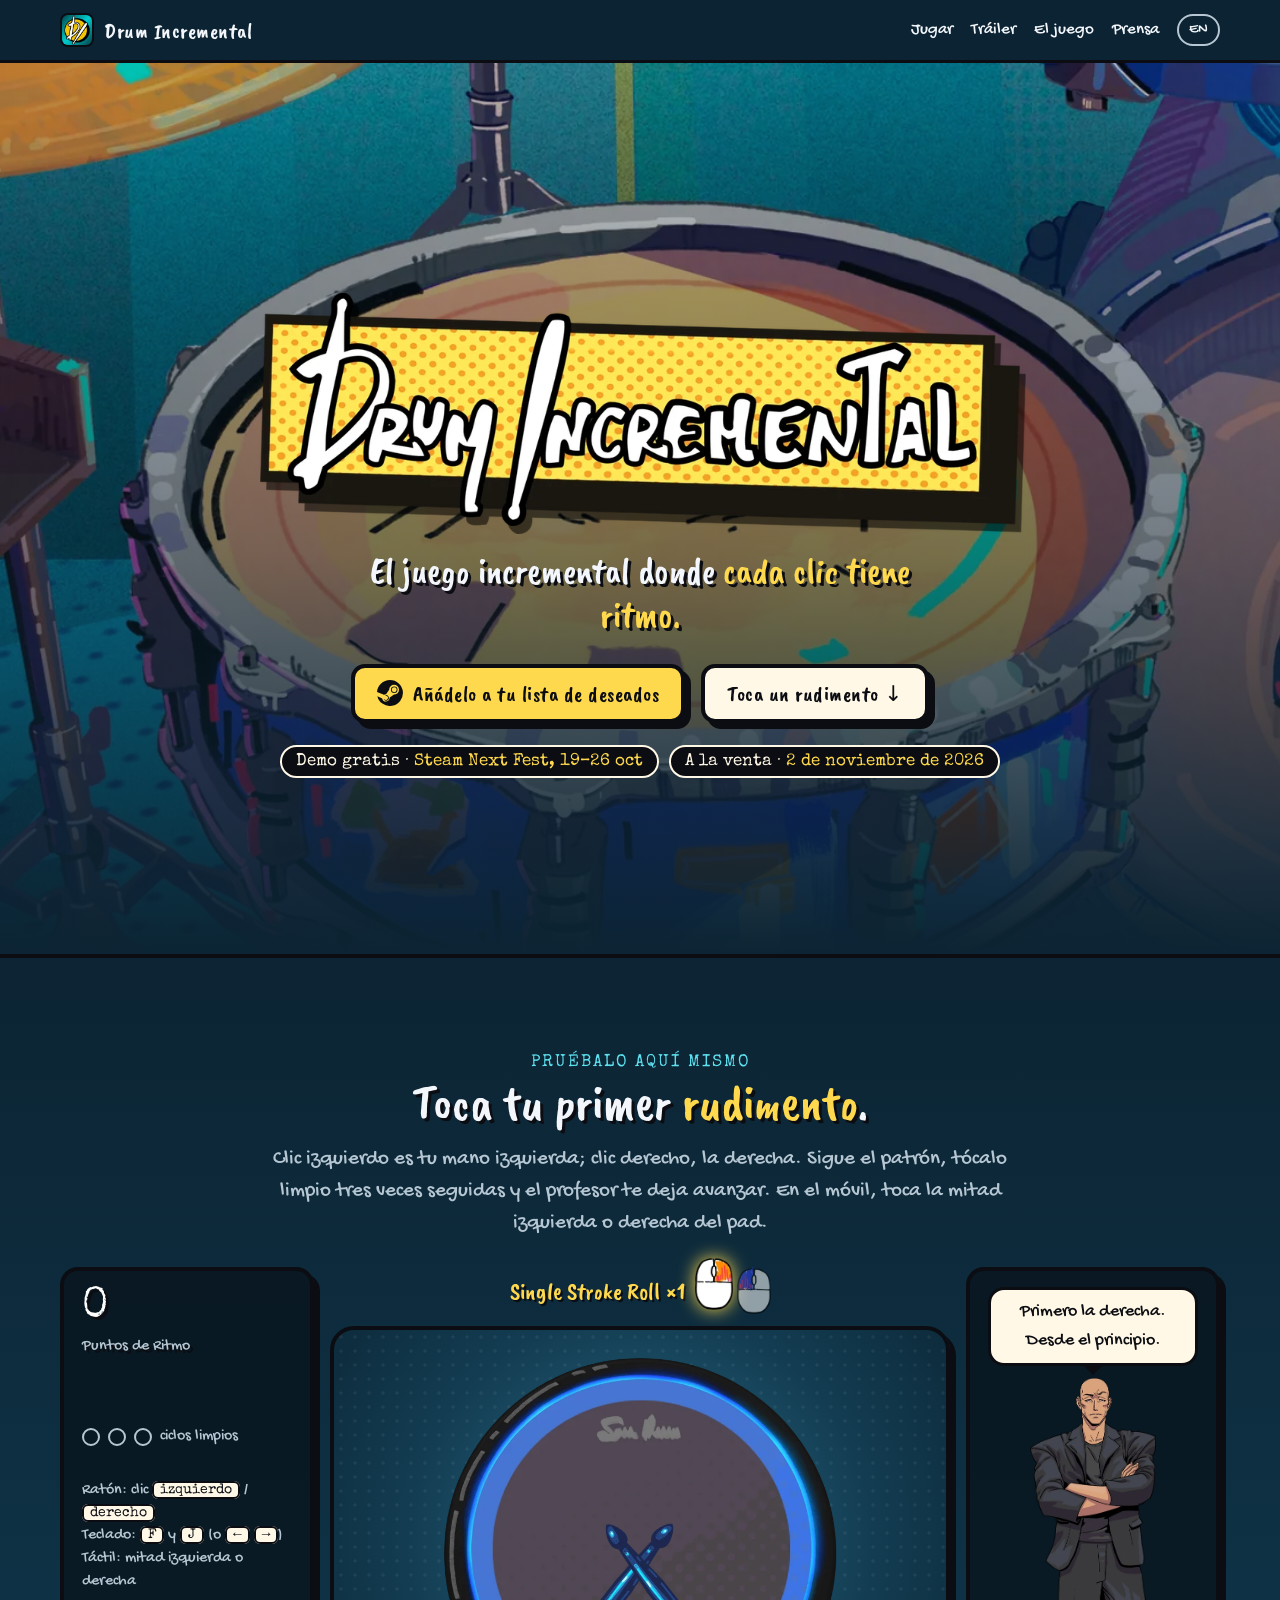
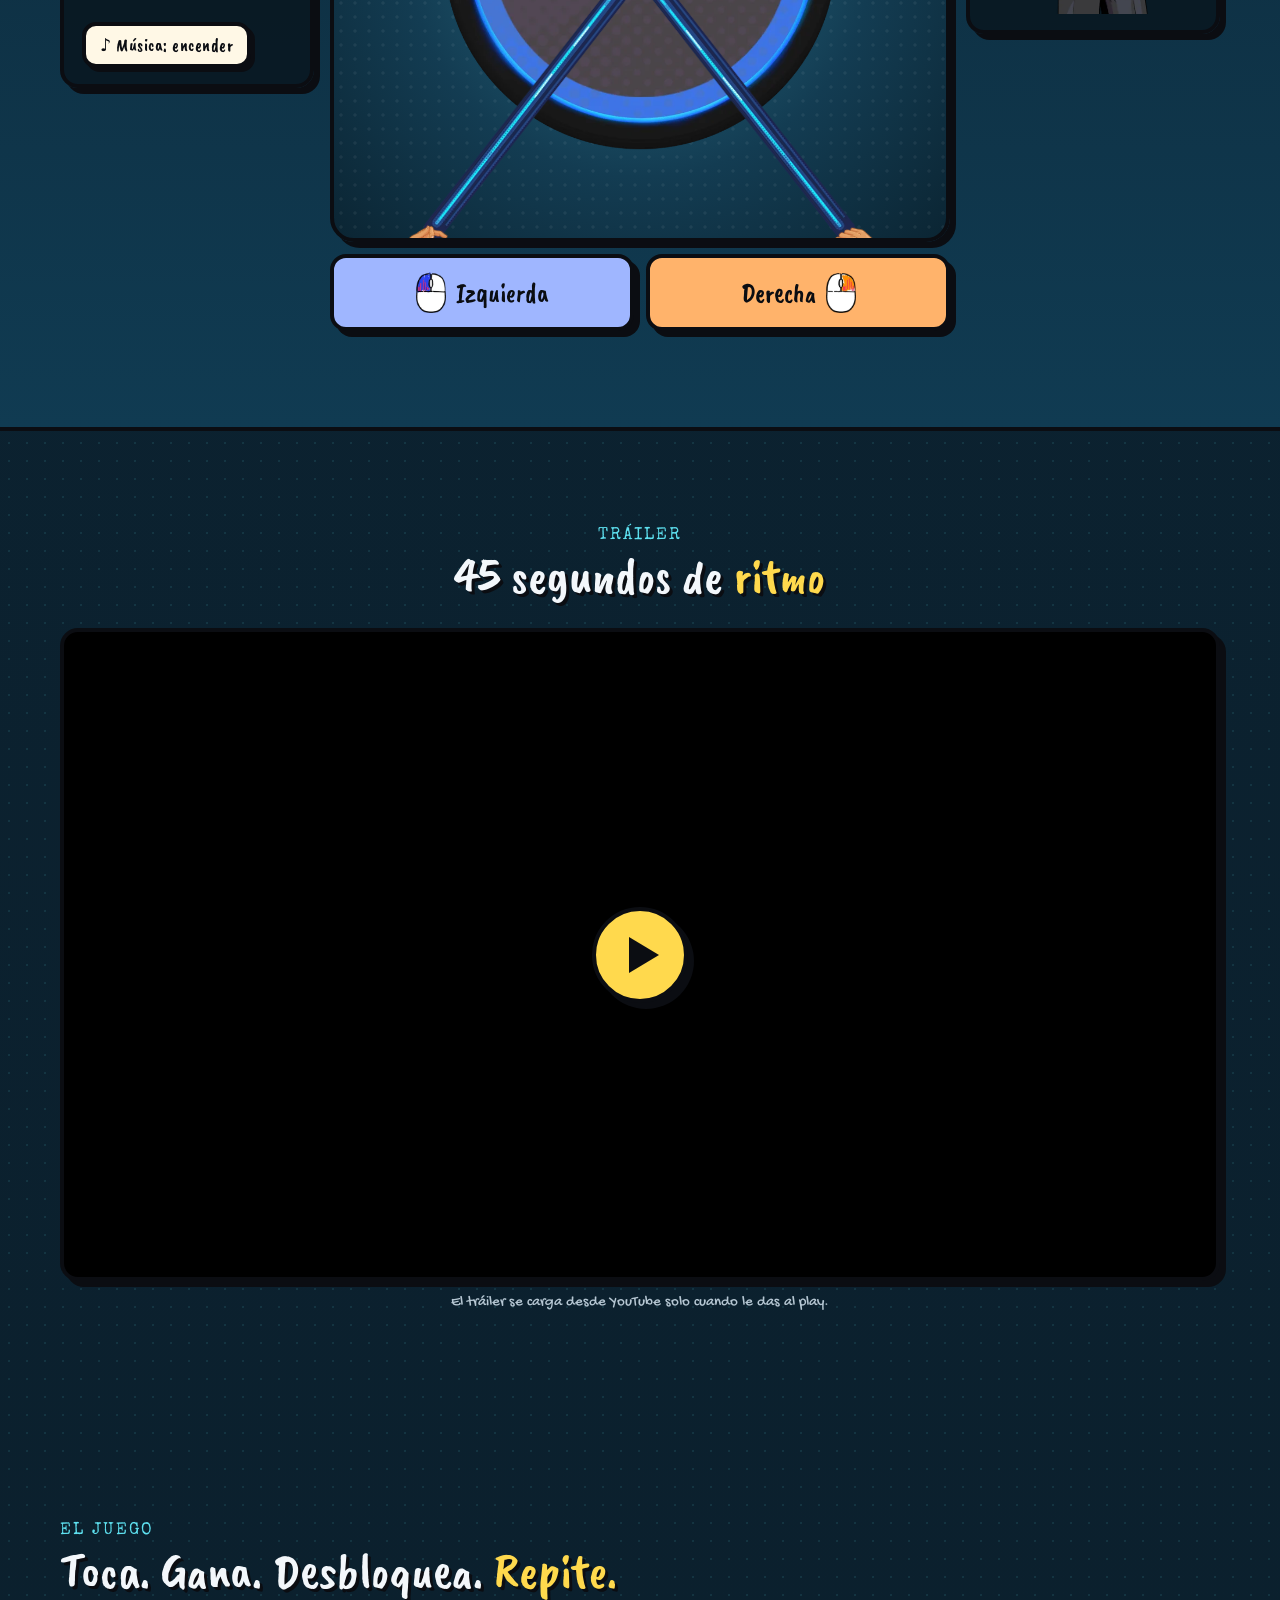
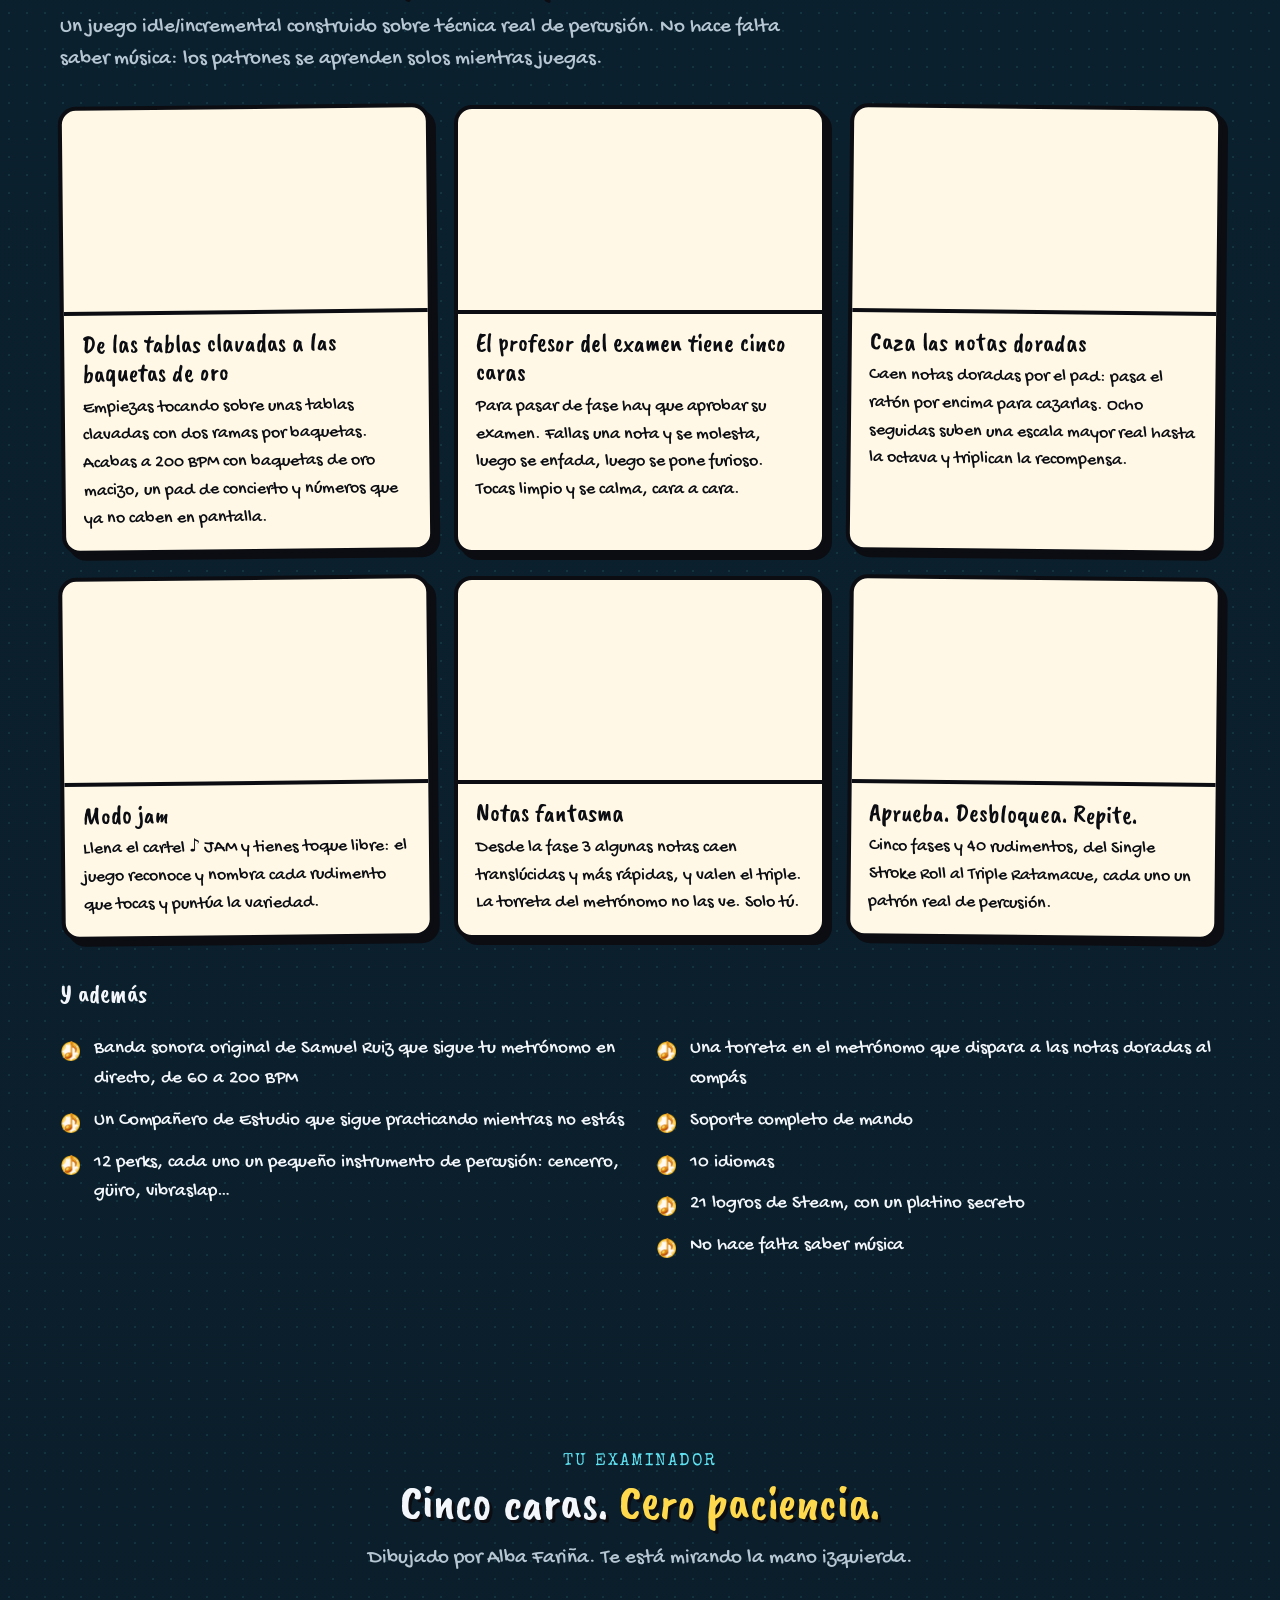
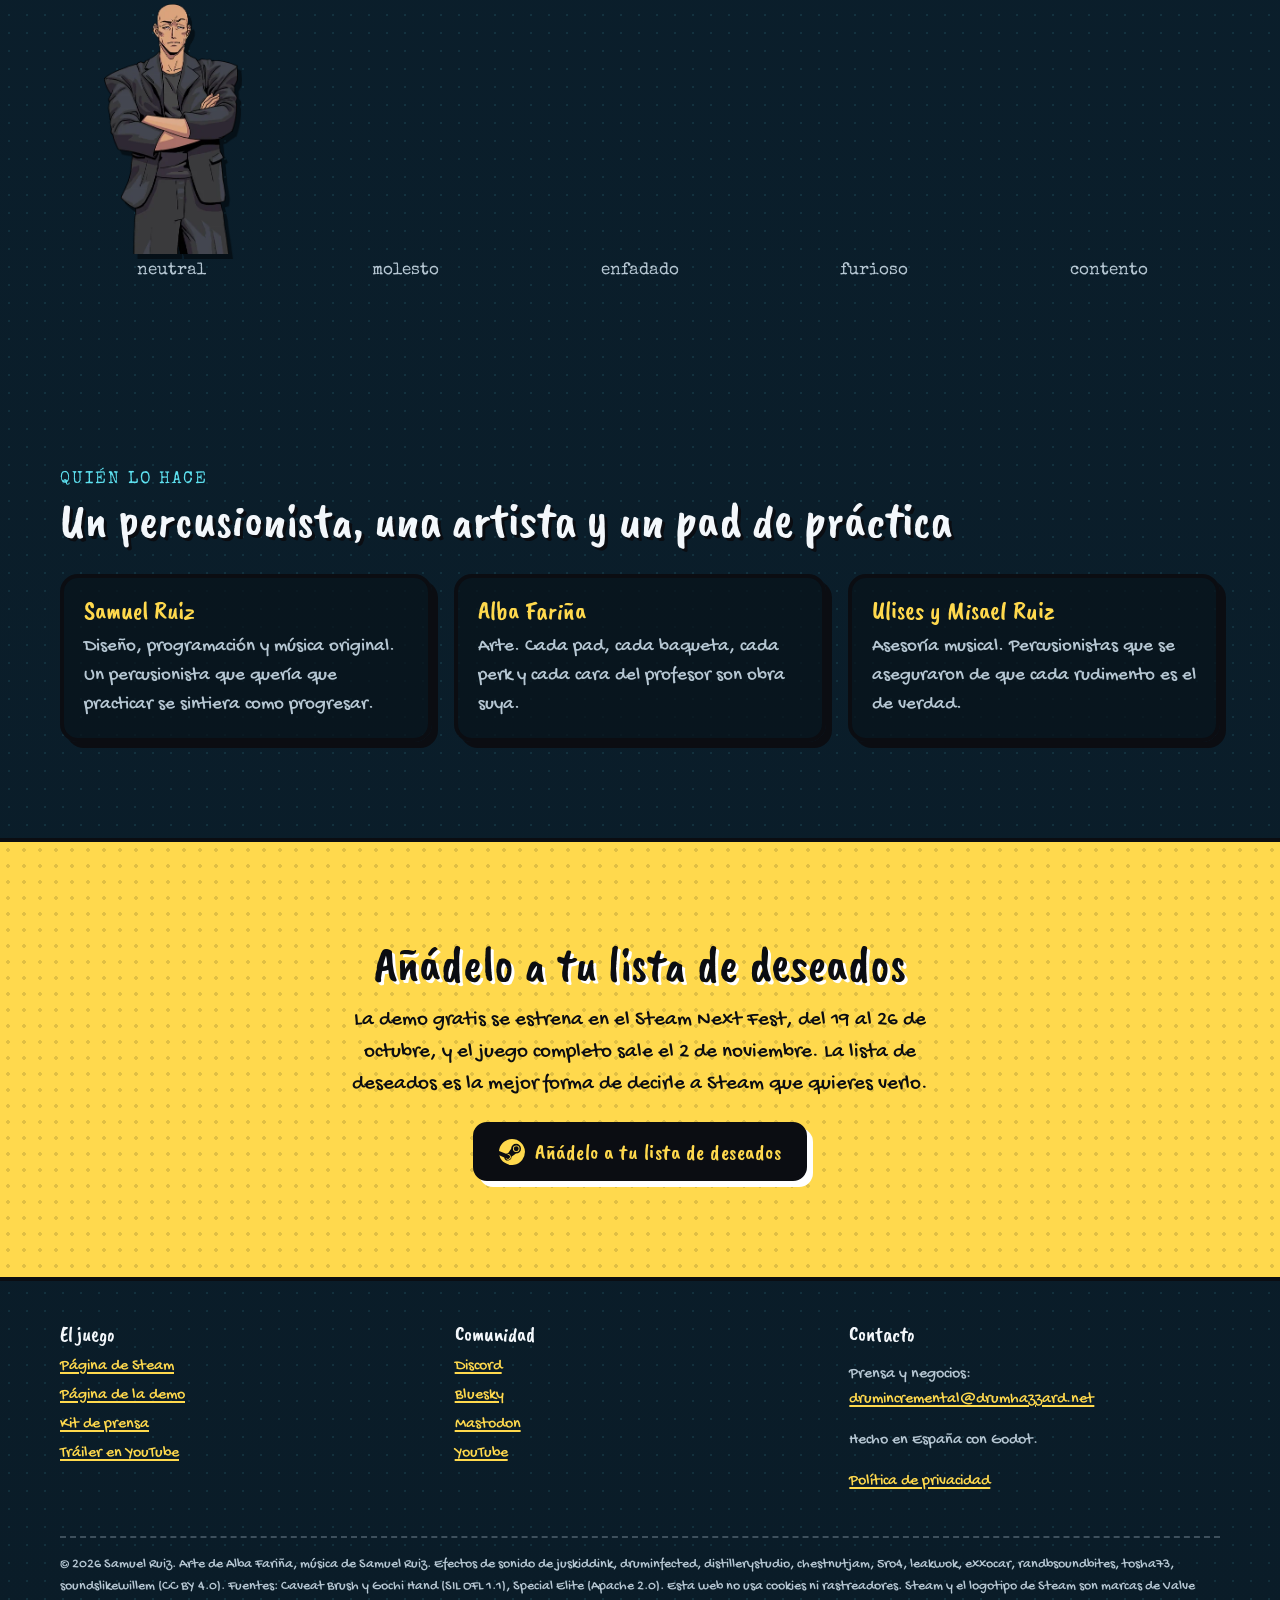
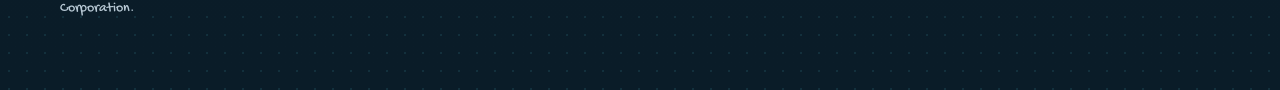
==== commit b5e9b1fd: "Politica de privacidad, precio confirmado y enlace en el pie" ====
--- a/es/index.html
+++ b/es/index.html
@@ -172,7 +172,8 @@
       <li><a href="https://mastodon.gamedev.place/@drumincremental" rel="me noopener" target="_blank">Mastodon</a></li>
       <li><a href="https://www.youtube.com/@drumincremental" rel="noopener" target="_blank">YouTube</a></li>
     </ul></div>
-    <div><h4>Contacto</h4><p>Prensa y negocios:<br><a href="mailto:drumincremental@drumhazzard.net">drumincremental@drumhazzard.net</a></p><p>Hecho en España con Godot.</p></div>
+    <div><h4>Contacto</h4><p>Prensa y negocios:<br><a href="mailto:drumincremental@drumhazzard.net">drumincremental@drumhazzard.net</a></p><p>Hecho en España con Godot.</p>
+      <p><a href="../privacy/">Política de privacidad</a></p></div>
   </div>
   <p class="fine">© 2026 Samuel Ruiz. Arte de Alba Fariña, música de Samuel Ruiz. Efectos de sonido de juskiddink, druminfected, distillerystudio, chestnutjam, 5ro4, leakwok, exxocar, randbsoundbites, tosha73, soundslikewillem (CC BY 4.0). Fuentes: Caveat Brush y Gochi Hand (SIL OFL 1.1), Special Elite (Apache 2.0). Esta web no usa cookies ni rastreadores. Steam y el logotipo de Steam son marcas de Valve Corporation.</p>
 </div></footer>
--- a/assets/css/site.css
+++ b/assets/css/site.css
@@ -268,3 +268,7 @@
 
 /* los anclajes (#play, #trailer...) no quedan tapados por la barra fija */
 section[id], [id].anchor { scroll-margin-top: 76px; }
+
+/* textos largos (politica de privacidad) */
+.prose { max-width: 760px; }
+.prose p { margin: 0 0 12px; line-height: 1.6; font-family: system-ui, -apple-system, "Segoe UI", Roboto, sans-serif; font-size: 1rem; }
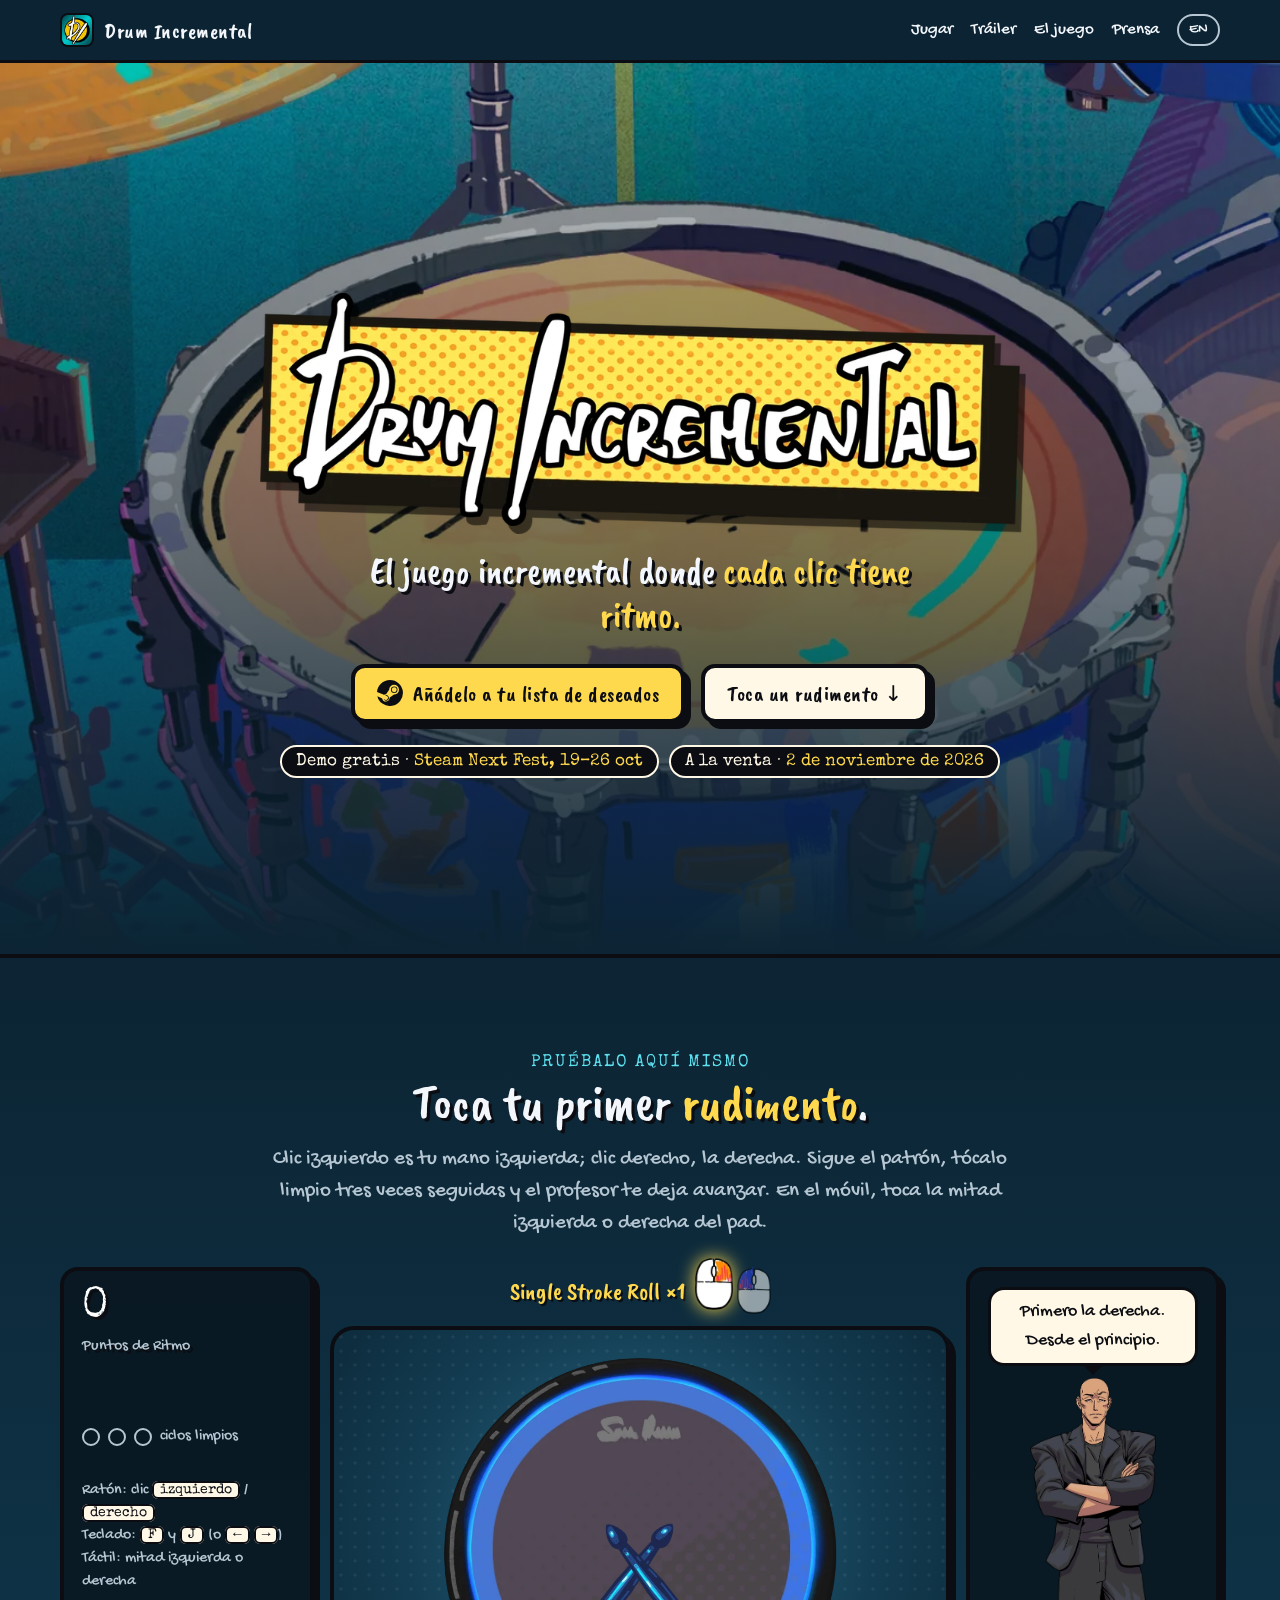
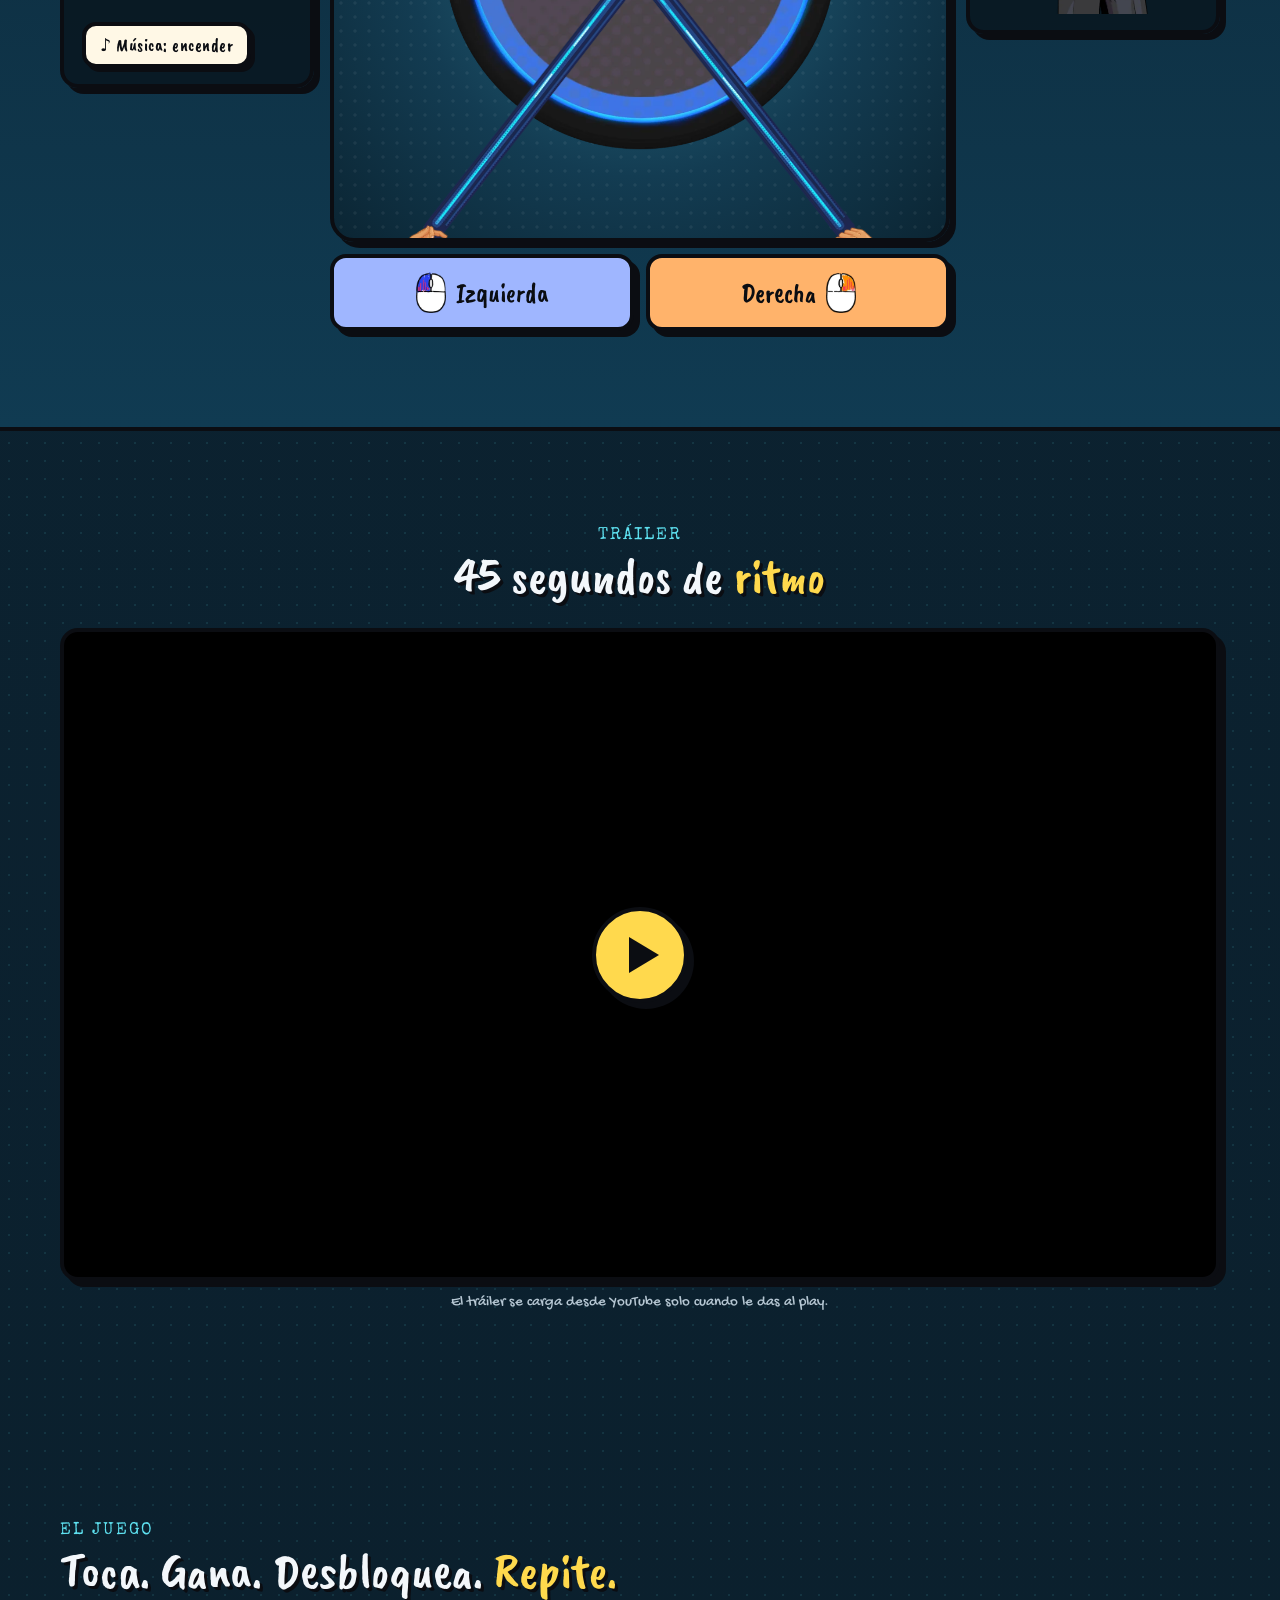
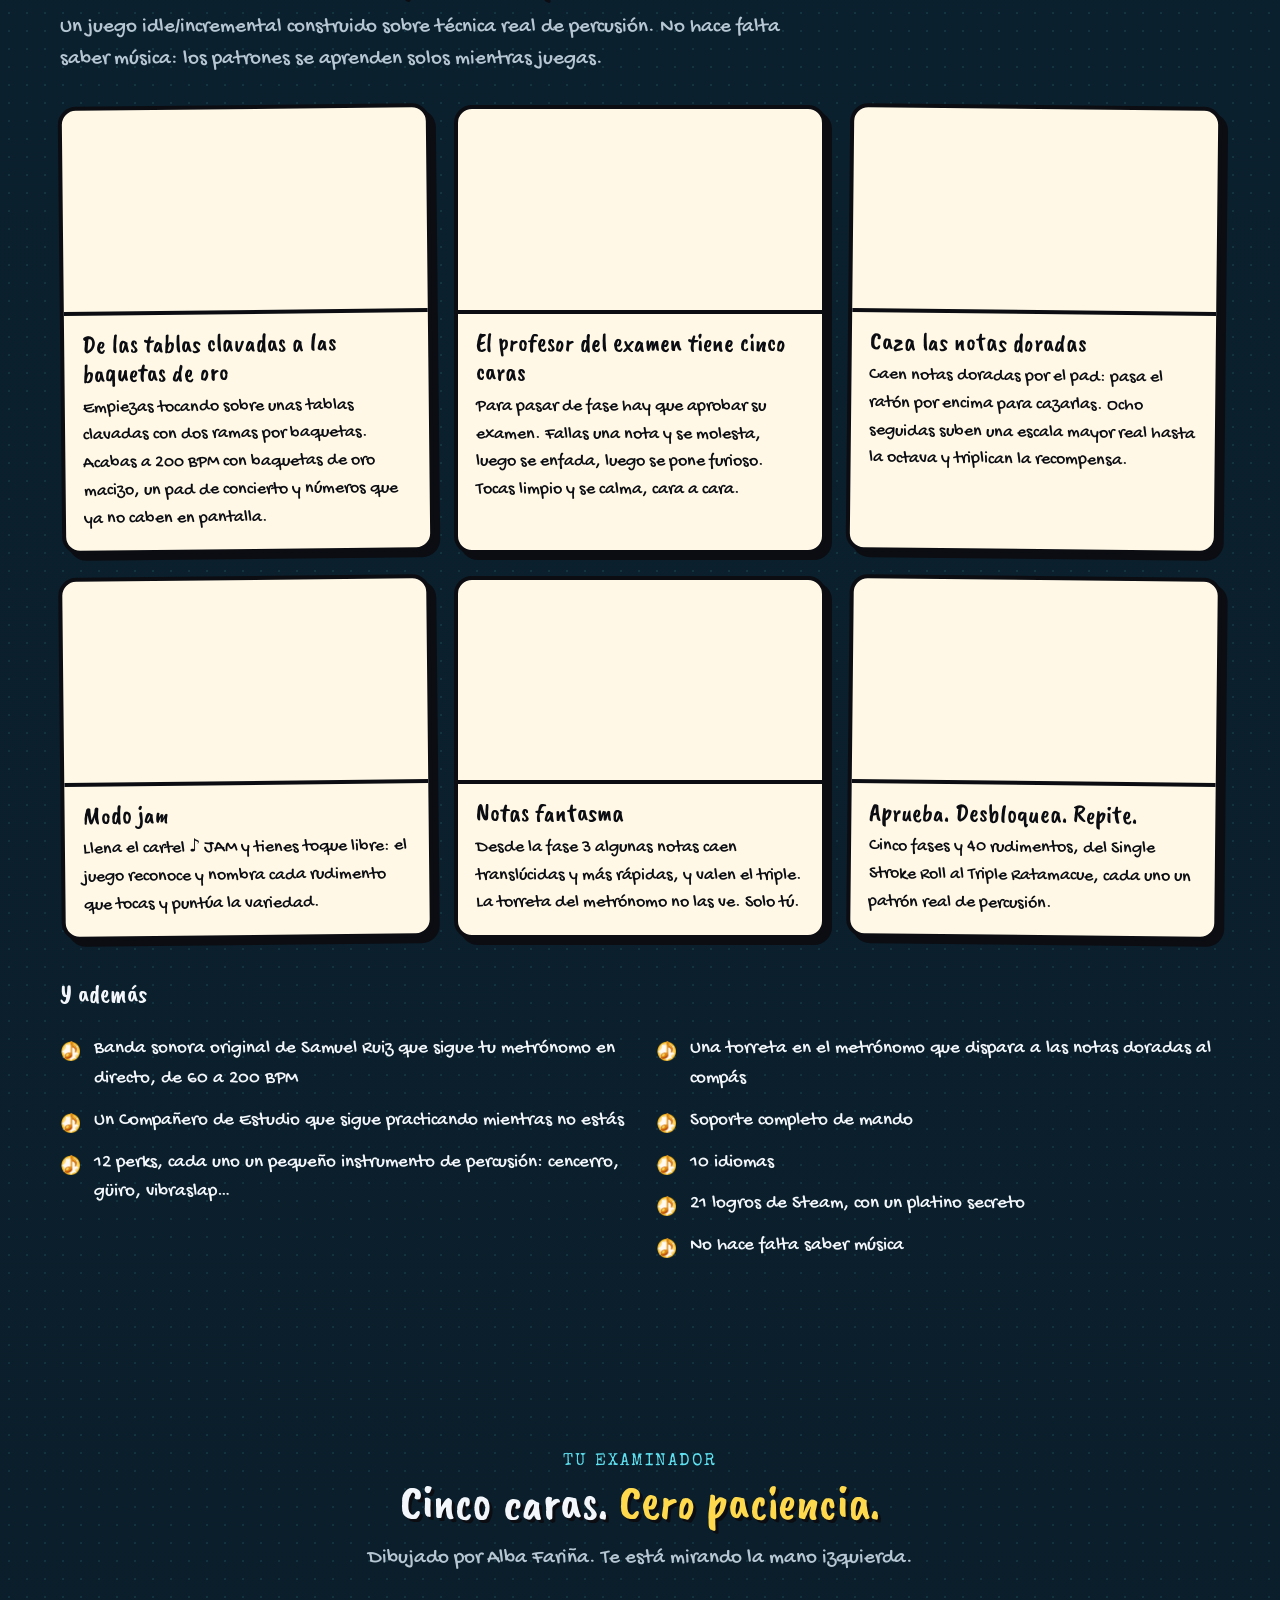
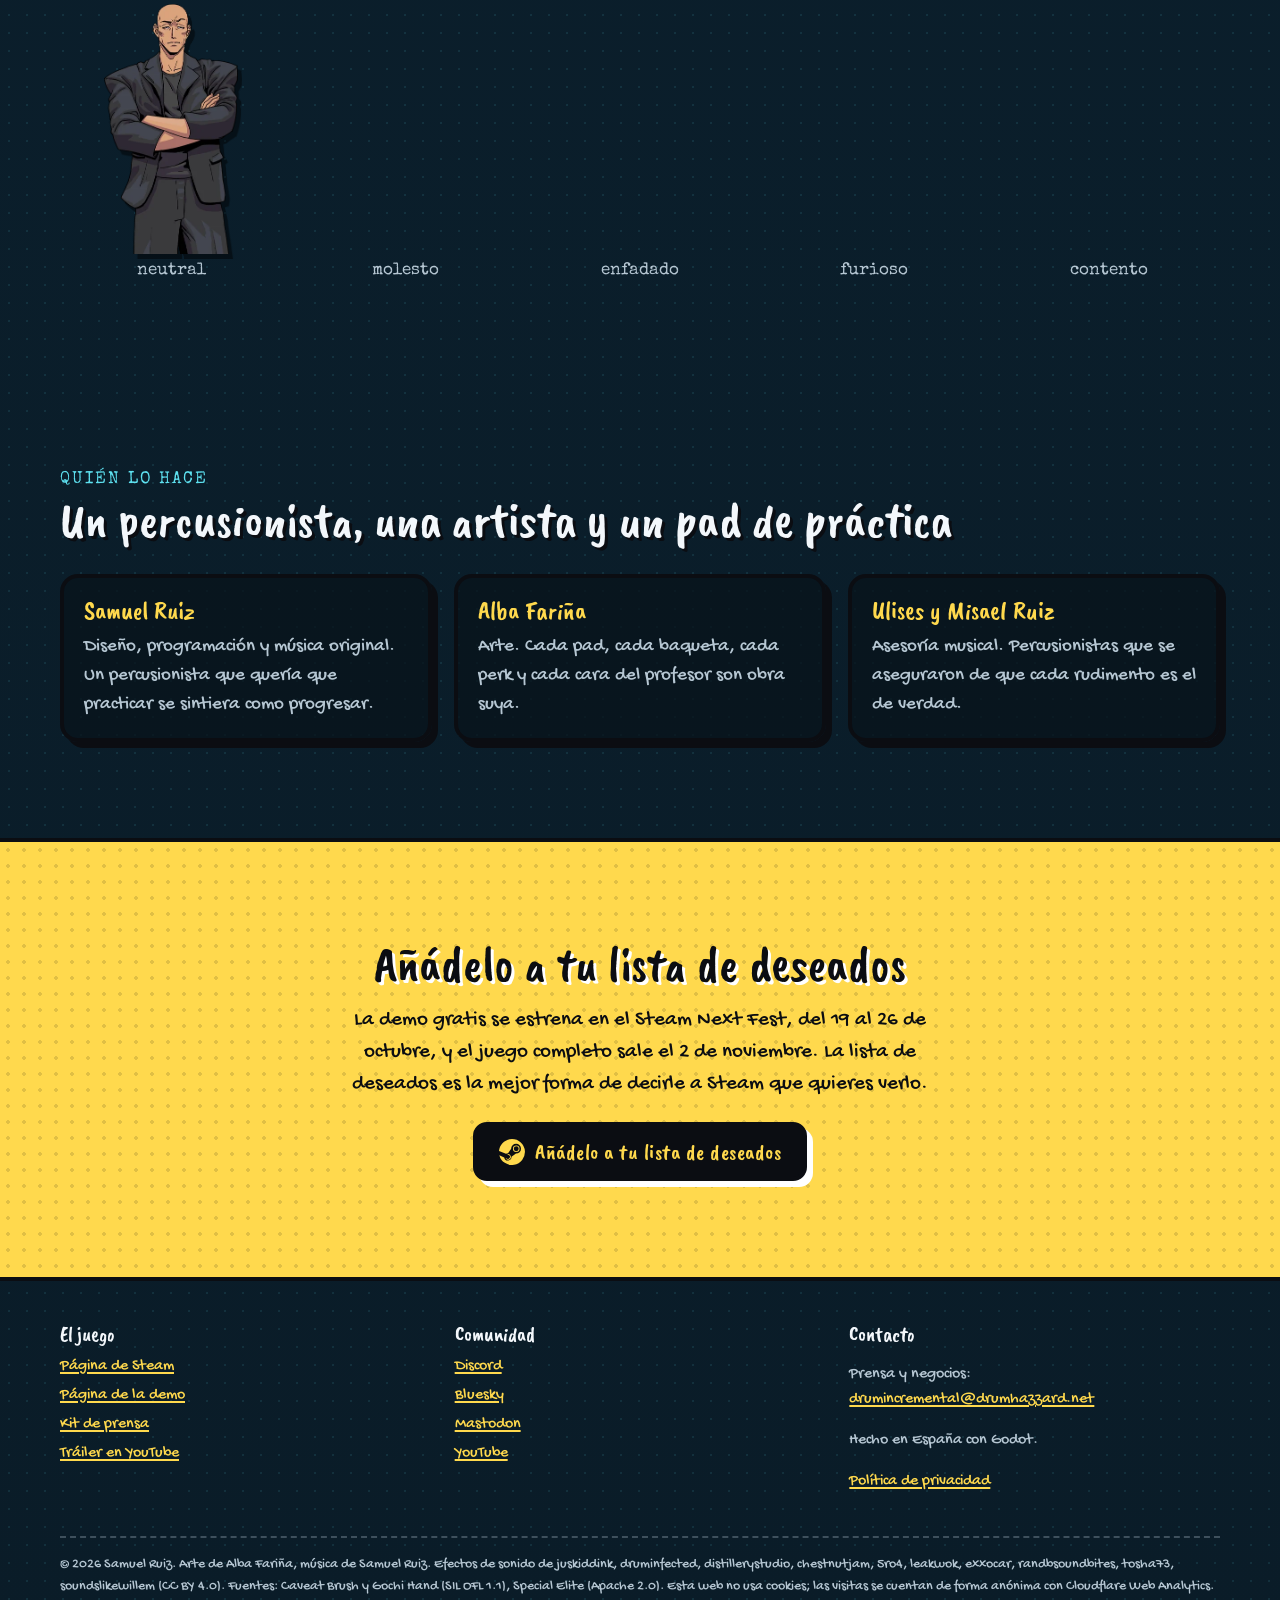
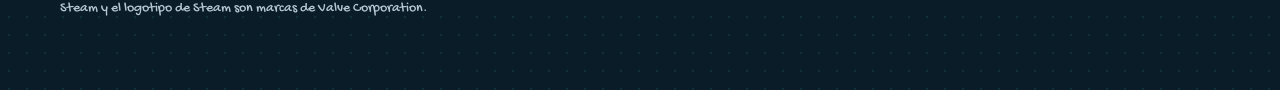
==== commit 5f0f5ea6: "Cloudflare Web Analytics (recuento anónimo, sin cookies) y política de privacidad actualizada" ====
--- a/es/index.html
+++ b/es/index.html
@@ -3,7 +3,7 @@
 <head>
 <meta charset="utf-8">
 <meta name="viewport" content="width=device-width, initial-scale=1">
-<meta http-equiv="Content-Security-Policy" content="default-src 'self'; script-src 'self'; style-src 'self'; img-src 'self' data:; font-src 'self'; media-src 'self'; connect-src 'self'; frame-src https://www.youtube-nocookie.com; object-src 'none'; base-uri 'self'; form-action 'none'; upgrade-insecure-requests">
+<meta http-equiv="Content-Security-Policy" content="default-src 'self'; script-src 'self' https://static.cloudflareinsights.com; style-src 'self'; img-src 'self' data:; font-src 'self'; media-src 'self'; connect-src 'self' https://cloudflareinsights.com; frame-src https://www.youtube-nocookie.com; object-src 'none'; base-uri 'self'; form-action 'none'; upgrade-insecure-requests">
 <meta name="referrer" content="strict-origin-when-cross-origin">
 <title>Drum Incremental — el juego incremental donde cada clic tiene ritmo</title>
 <meta name="description" content="Un incremental adictivo donde cada clic tiene ritmo. Toca rudimentos reales de percusión, gana Puntos de Ritmo y desbloquea 40 patrones en 5 fases. Demo en el Steam Next Fest (19–26 oct), a la venta el 2 de noviembre.">
@@ -175,9 +175,10 @@
     <div><h4>Contacto</h4><p>Prensa y negocios:<br><a href="mailto:drumincremental@drumhazzard.net">drumincremental@drumhazzard.net</a></p><p>Hecho en España con Godot.</p>
       <p><a href="../privacy/">Política de privacidad</a></p></div>
   </div>
-  <p class="fine">© 2026 Samuel Ruiz. Arte de Alba Fariña, música de Samuel Ruiz. Efectos de sonido de juskiddink, druminfected, distillerystudio, chestnutjam, 5ro4, leakwok, exxocar, randbsoundbites, tosha73, soundslikewillem (CC BY 4.0). Fuentes: Caveat Brush y Gochi Hand (SIL OFL 1.1), Special Elite (Apache 2.0). Esta web no usa cookies ni rastreadores. Steam y el logotipo de Steam son marcas de Valve Corporation.</p>
+  <p class="fine">© 2026 Samuel Ruiz. Arte de Alba Fariña, música de Samuel Ruiz. Efectos de sonido de juskiddink, druminfected, distillerystudio, chestnutjam, 5ro4, leakwok, exxocar, randbsoundbites, tosha73, soundslikewillem (CC BY 4.0). Fuentes: Caveat Brush y Gochi Hand (SIL OFL 1.1), Special Elite (Apache 2.0). Esta web no usa cookies; las visitas se cuentan de forma anónima con Cloudflare Web Analytics. Steam y el logotipo de Steam son marcas de Valve Corporation.</p>
 </div></footer>
 <script src="../assets/js/site.js" defer></script>
+<script type="module" src="https://static.cloudflareinsights.com/beacon.min.js" data-cf-beacon='{"token": "24506bda5896492c94ac0d5fee43ecaa"}'></script>
 <script src="../assets/js/pad.js" defer></script>
 </body>
 </html>
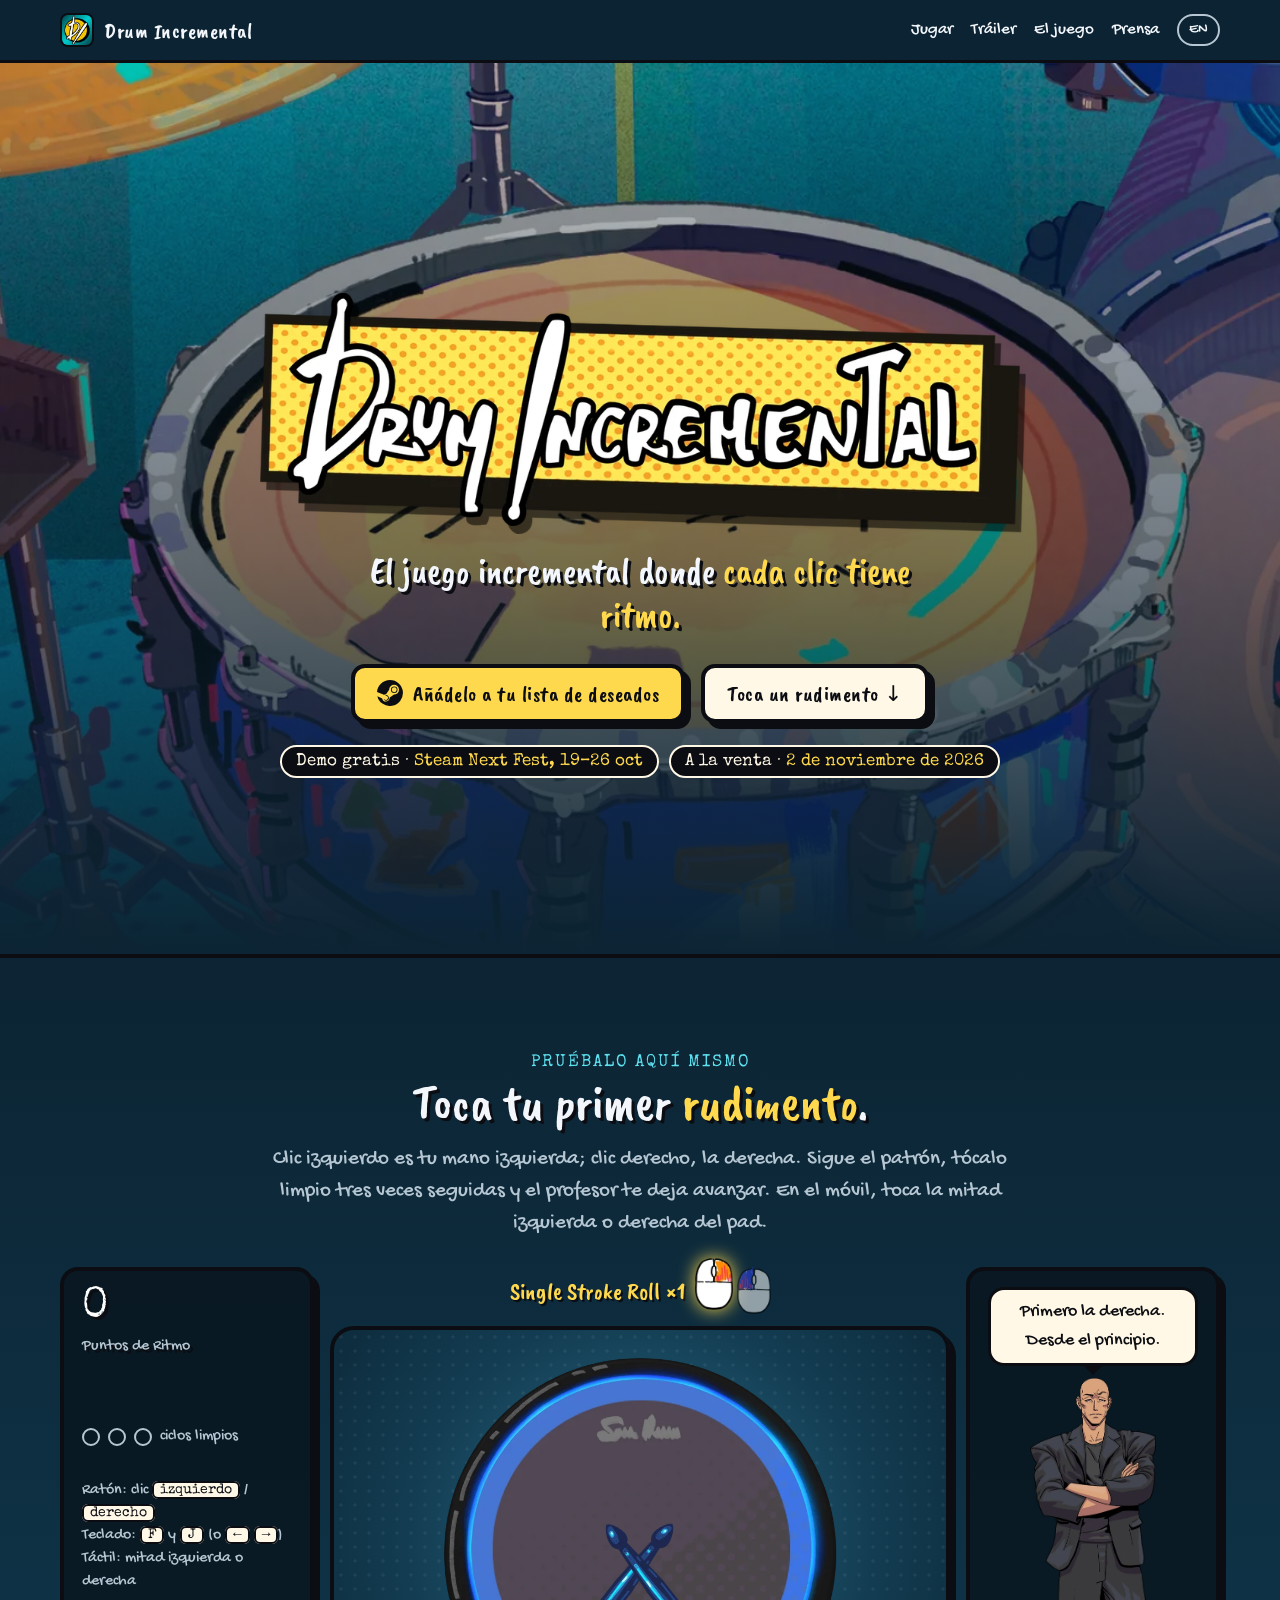
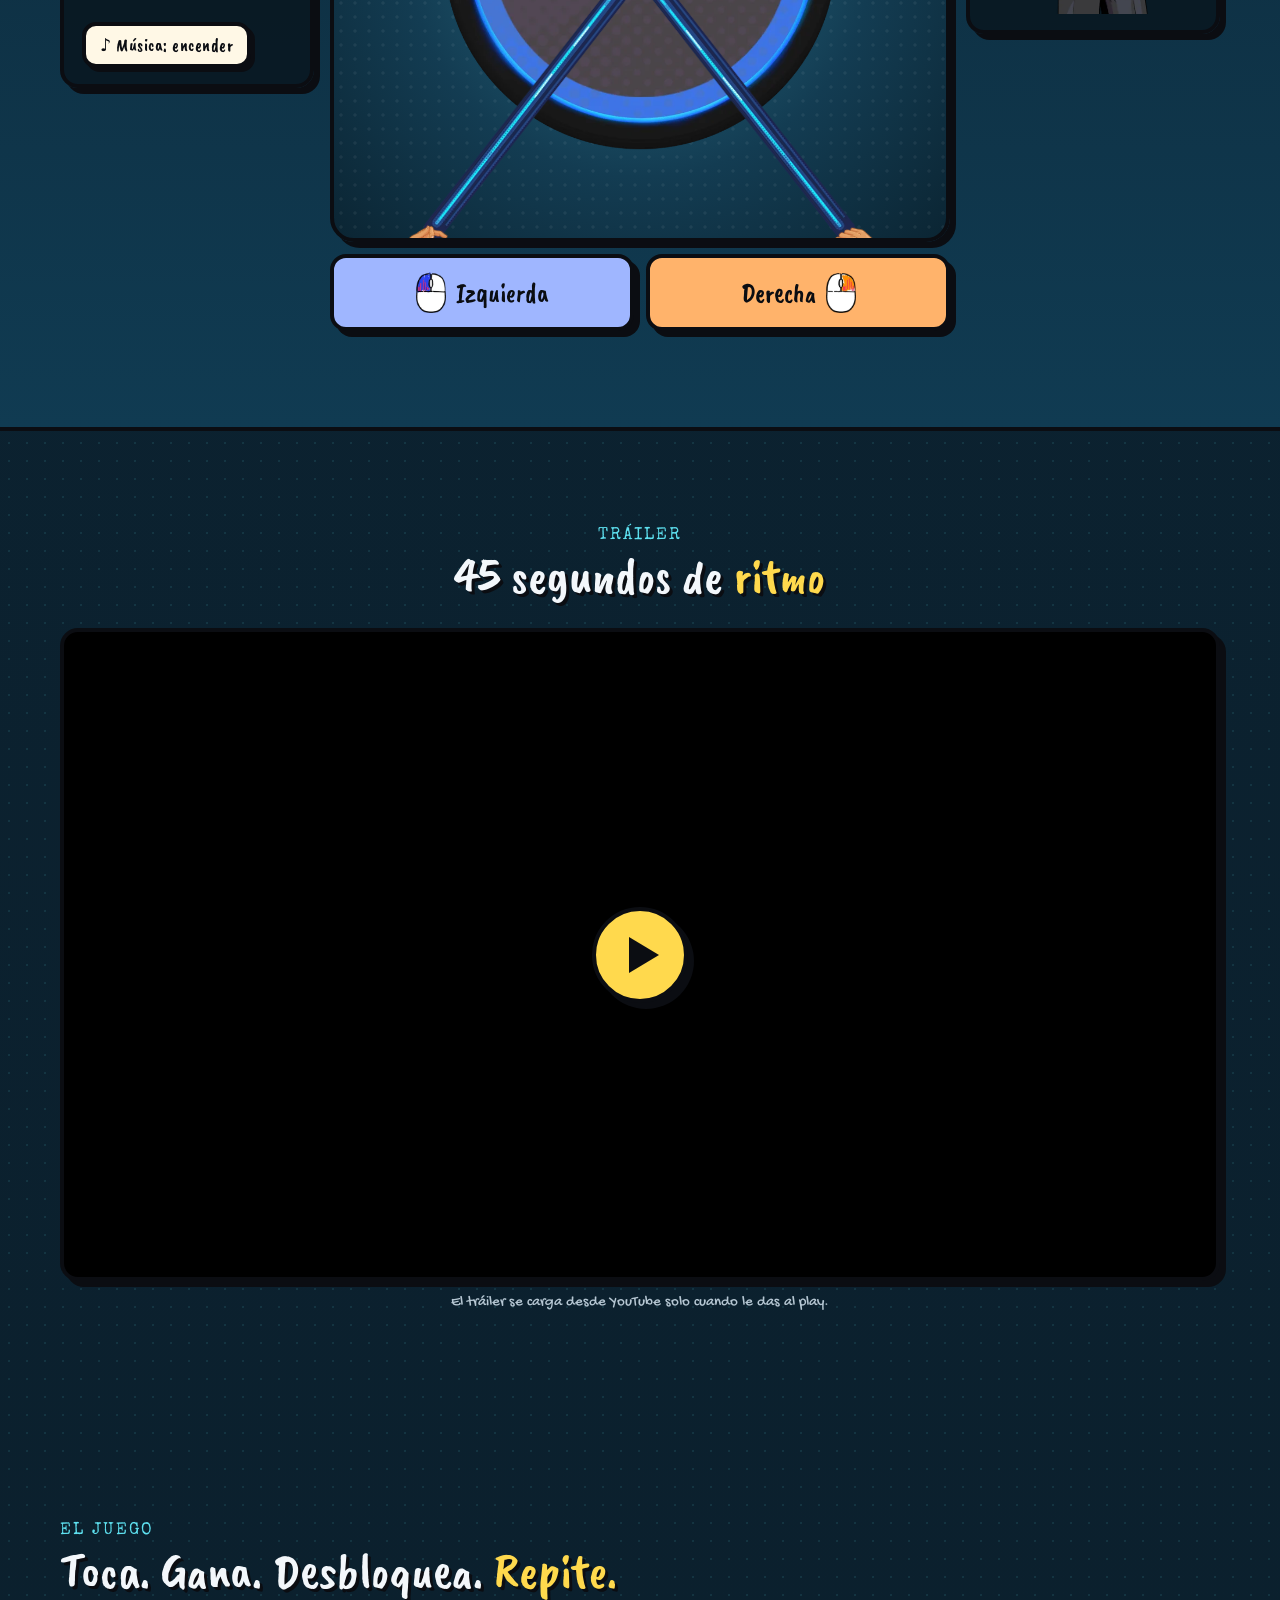
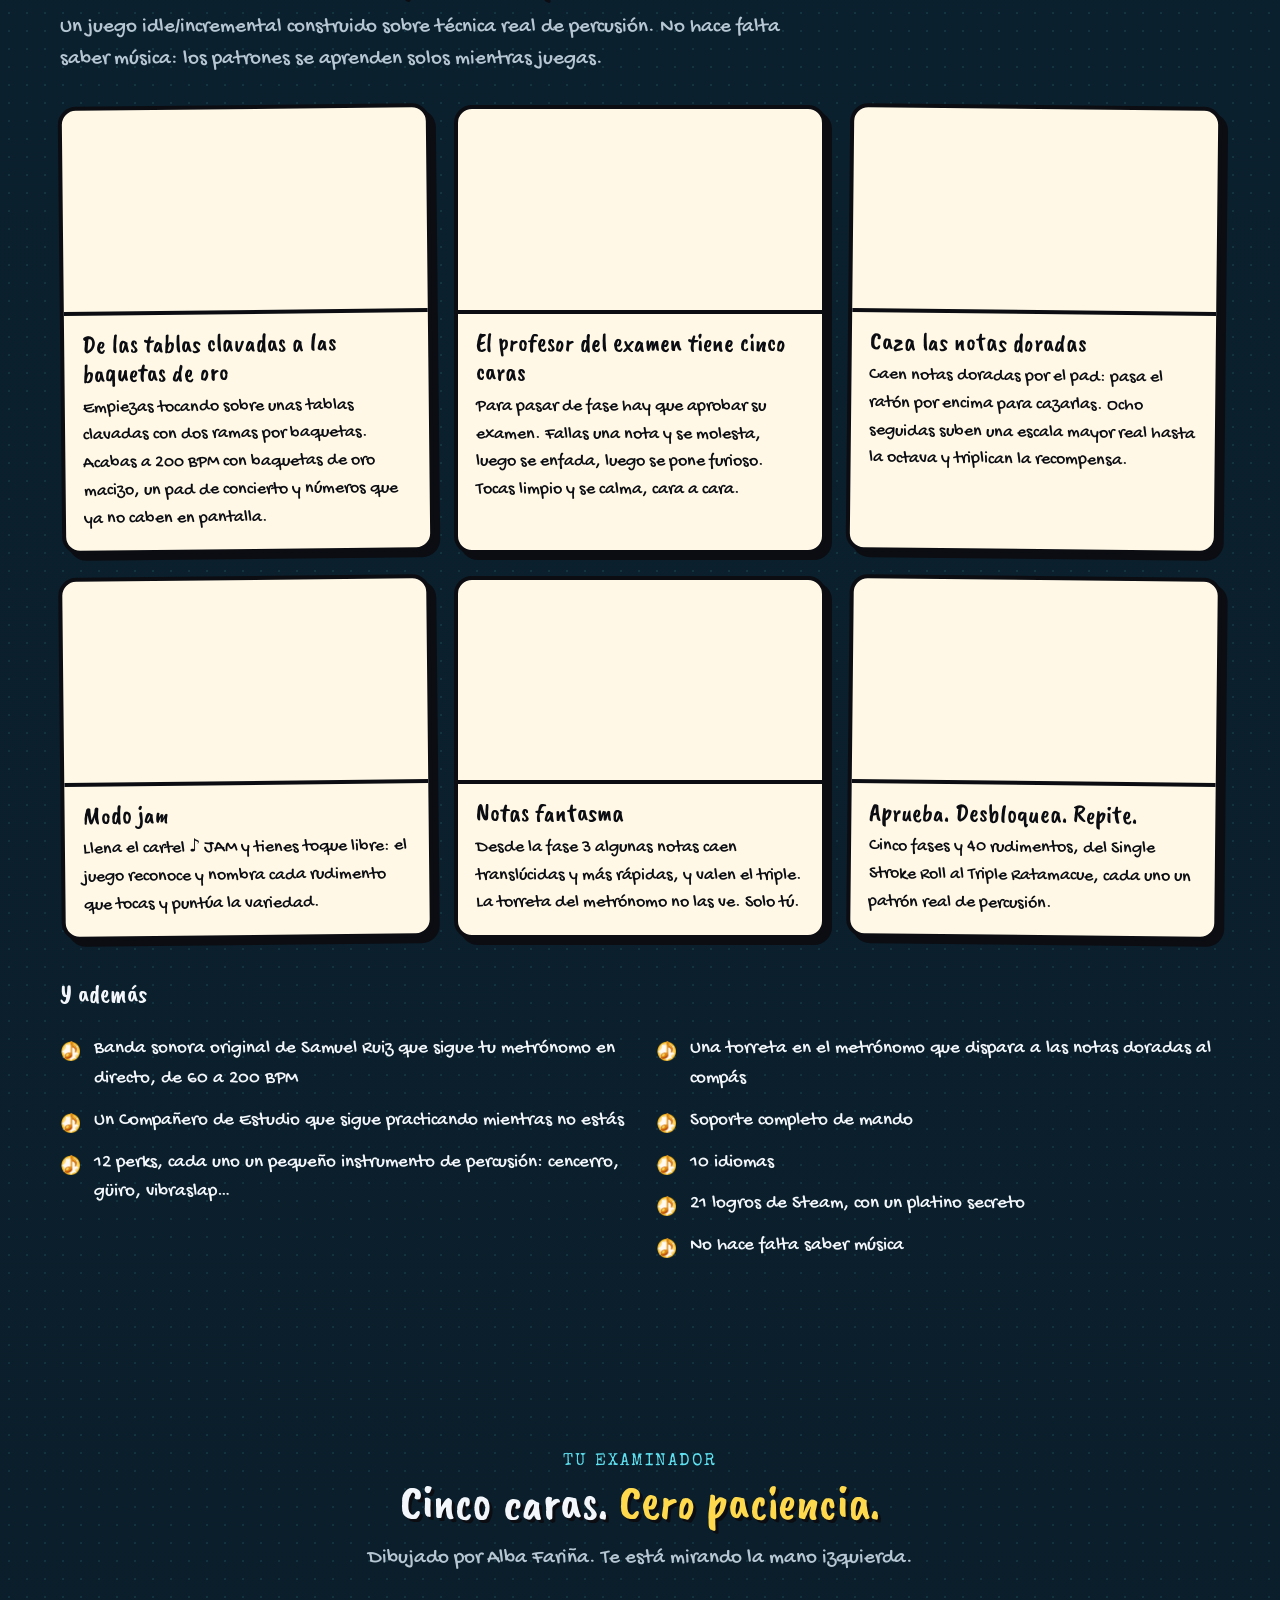
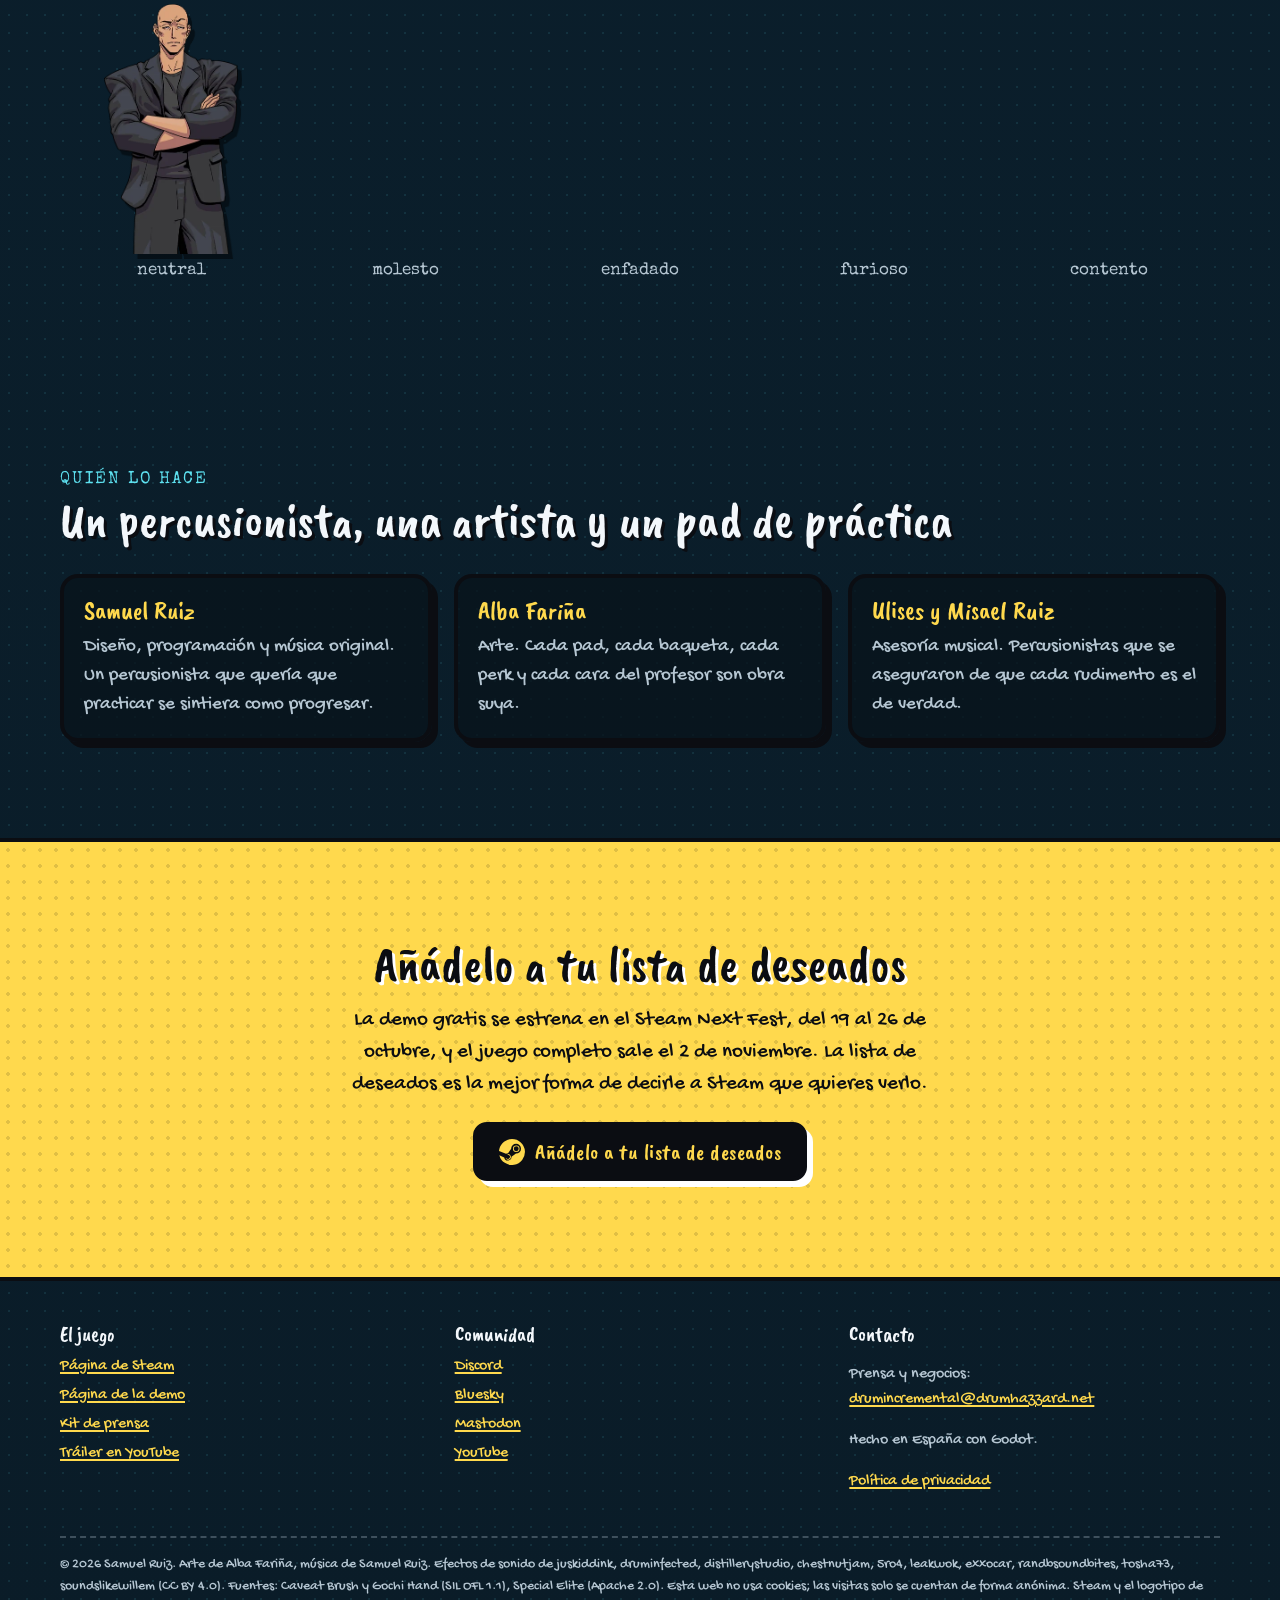
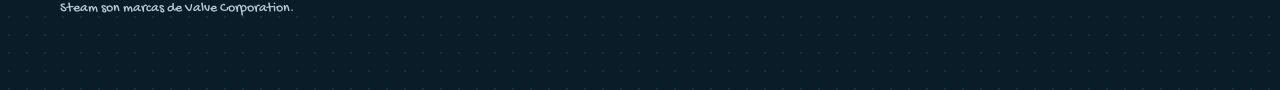
==== commit 66899d56: "Privacidad y pie sin nombres de proveedores" ====
--- a/es/index.html
+++ b/es/index.html
@@ -175,7 +175,7 @@
     <div><h4>Contacto</h4><p>Prensa y negocios:<br><a href="mailto:drumincremental@drumhazzard.net">drumincremental@drumhazzard.net</a></p><p>Hecho en España con Godot.</p>
       <p><a href="../privacy/">Política de privacidad</a></p></div>
   </div>
-  <p class="fine">© 2026 Samuel Ruiz. Arte de Alba Fariña, música de Samuel Ruiz. Efectos de sonido de juskiddink, druminfected, distillerystudio, chestnutjam, 5ro4, leakwok, exxocar, randbsoundbites, tosha73, soundslikewillem (CC BY 4.0). Fuentes: Caveat Brush y Gochi Hand (SIL OFL 1.1), Special Elite (Apache 2.0). Esta web no usa cookies; las visitas se cuentan de forma anónima con Cloudflare Web Analytics. Steam y el logotipo de Steam son marcas de Valve Corporation.</p>
+  <p class="fine">© 2026 Samuel Ruiz. Arte de Alba Fariña, música de Samuel Ruiz. Efectos de sonido de juskiddink, druminfected, distillerystudio, chestnutjam, 5ro4, leakwok, exxocar, randbsoundbites, tosha73, soundslikewillem (CC BY 4.0). Fuentes: Caveat Brush y Gochi Hand (SIL OFL 1.1), Special Elite (Apache 2.0). Esta web no usa cookies; las visitas solo se cuentan de forma anónima. Steam y el logotipo de Steam son marcas de Valve Corporation.</p>
 </div></footer>
 <script src="../assets/js/site.js" defer></script>
 <script type="module" src="https://static.cloudflareinsights.com/beacon.min.js" data-cf-beacon='{"token": "24506bda5896492c94ac0d5fee43ecaa"}'></script>
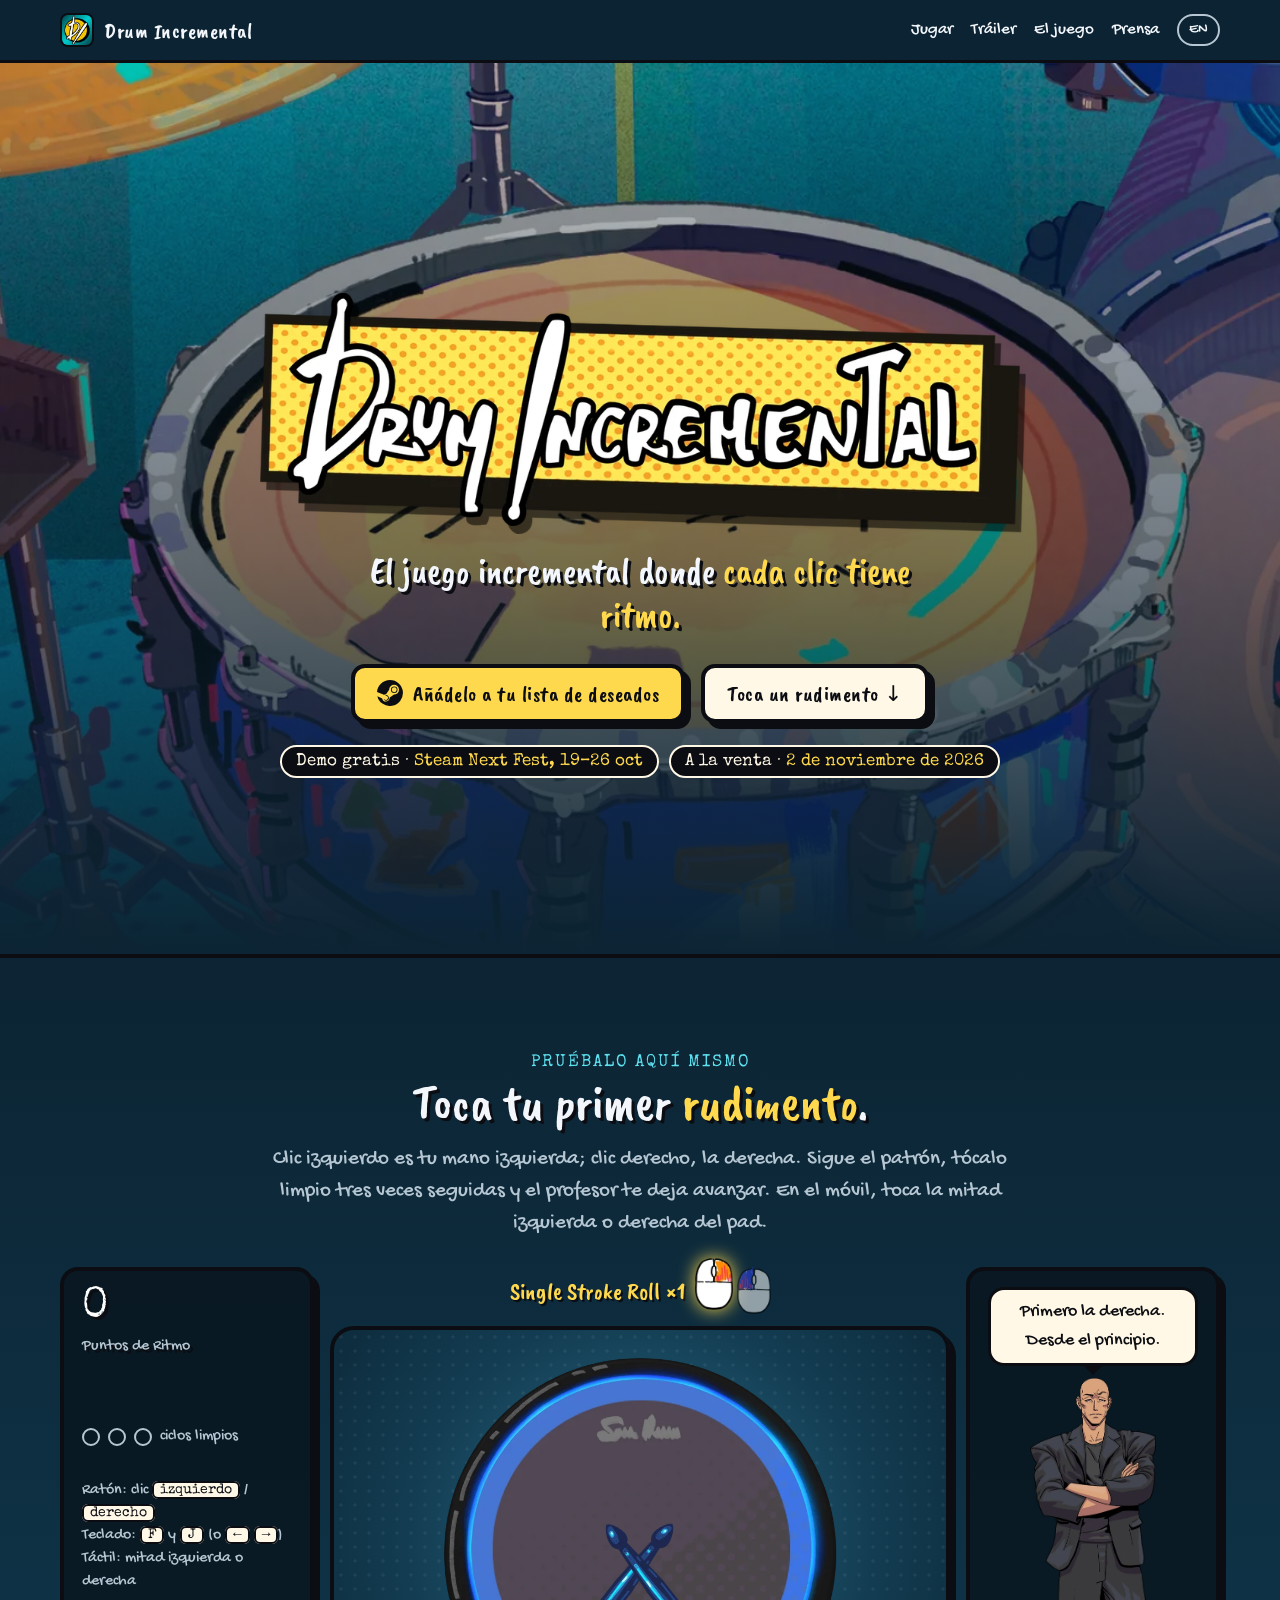
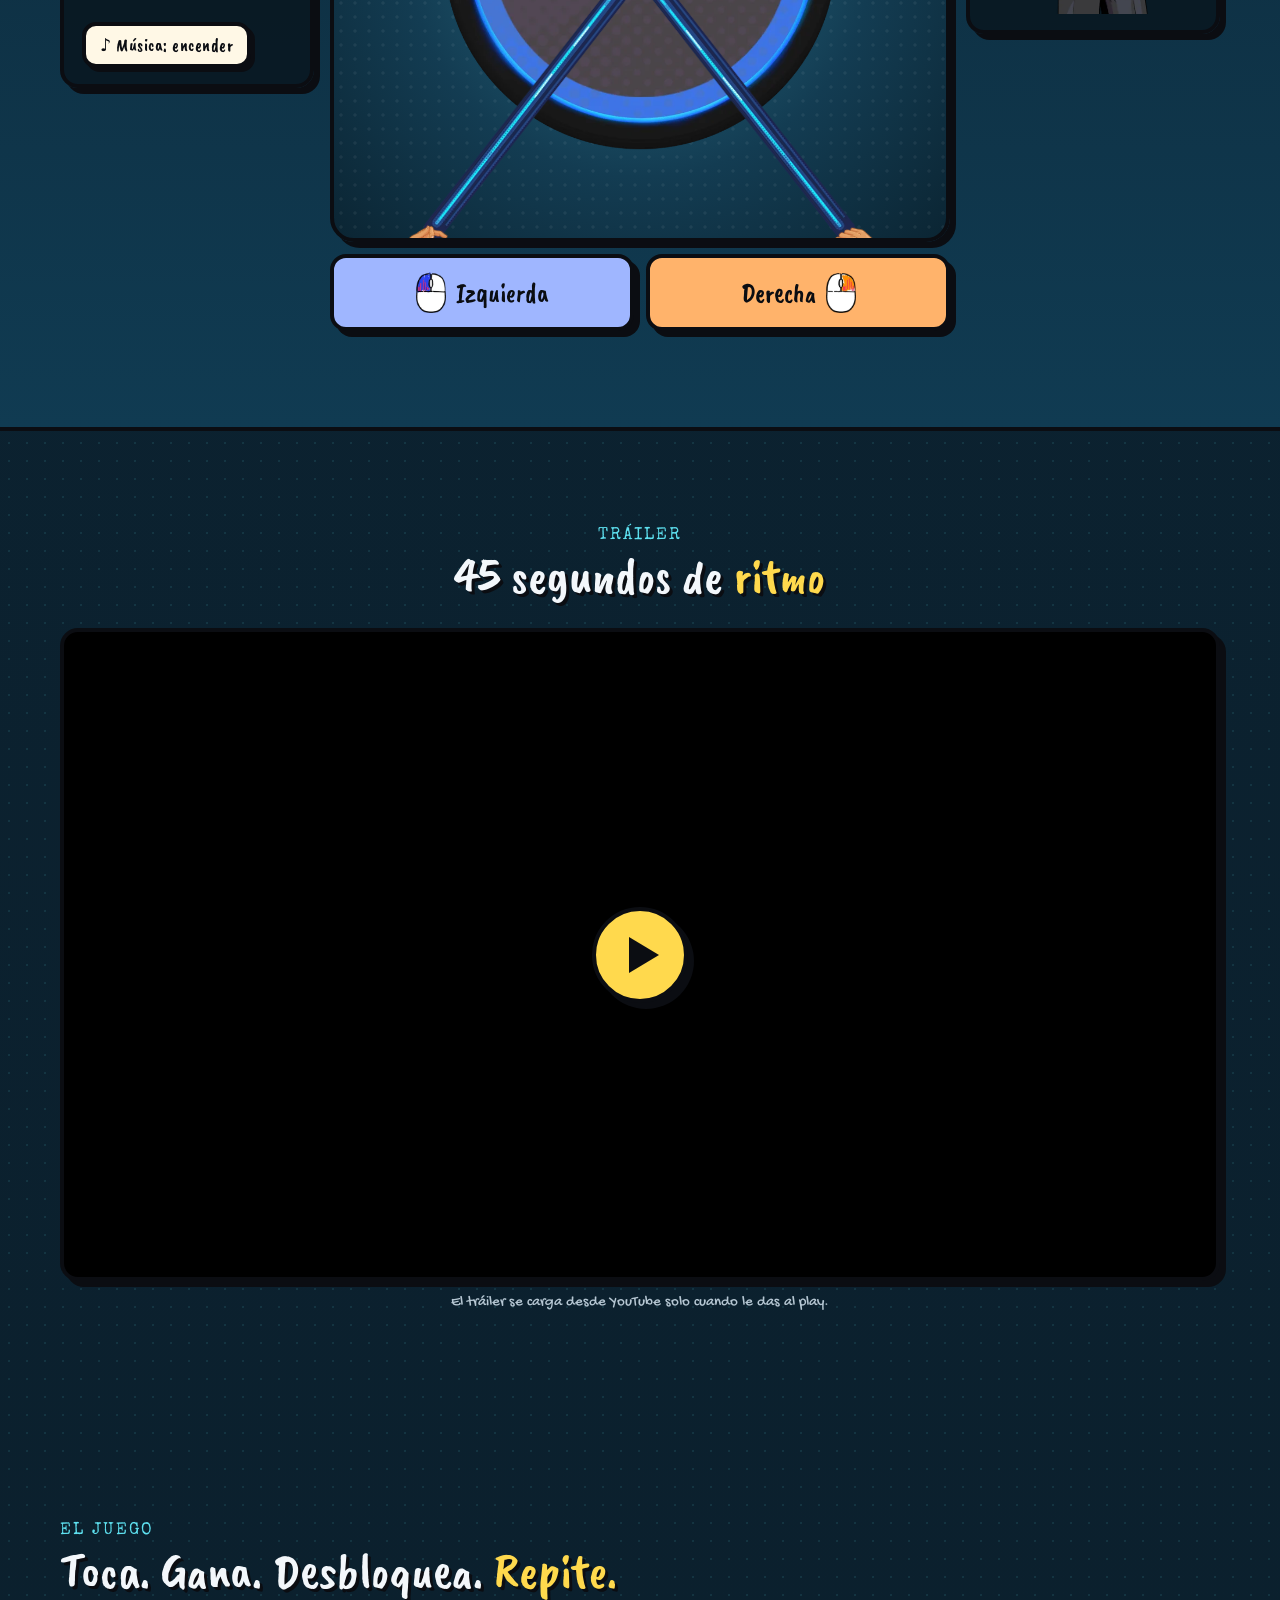
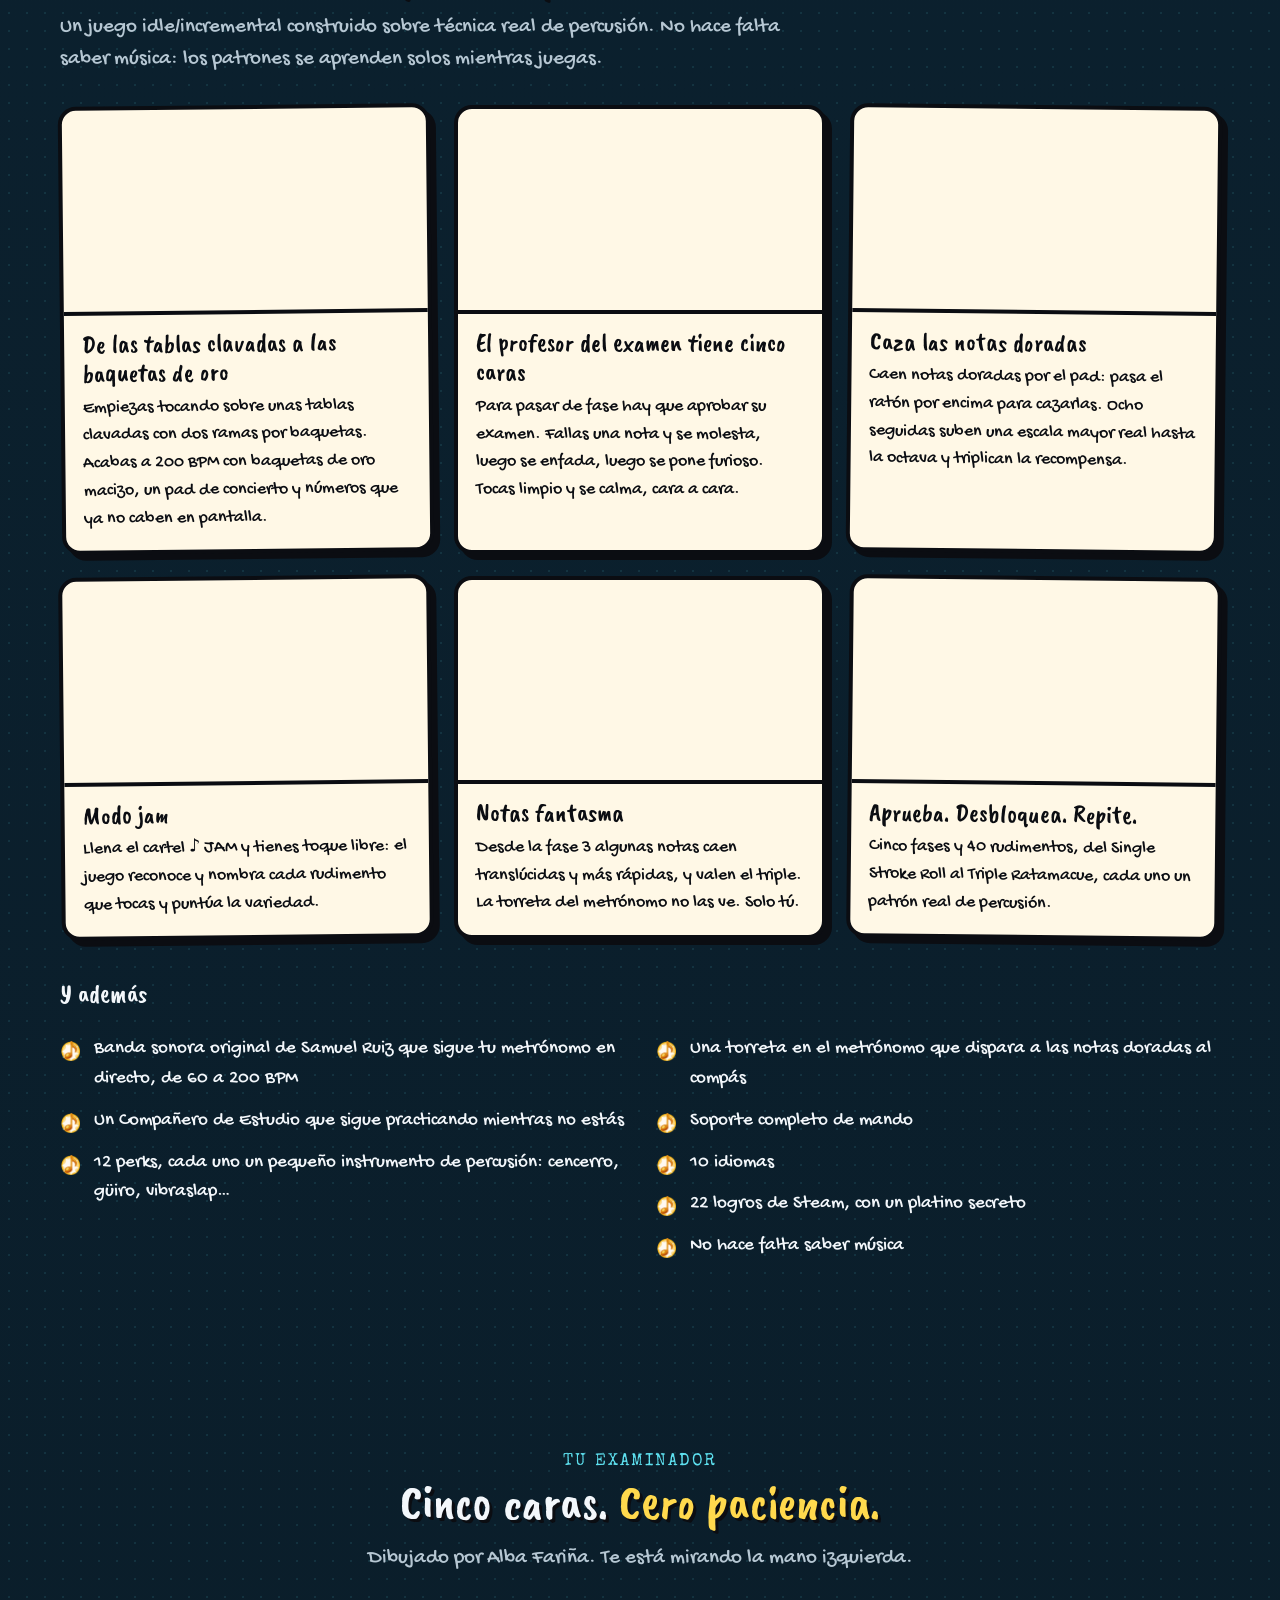
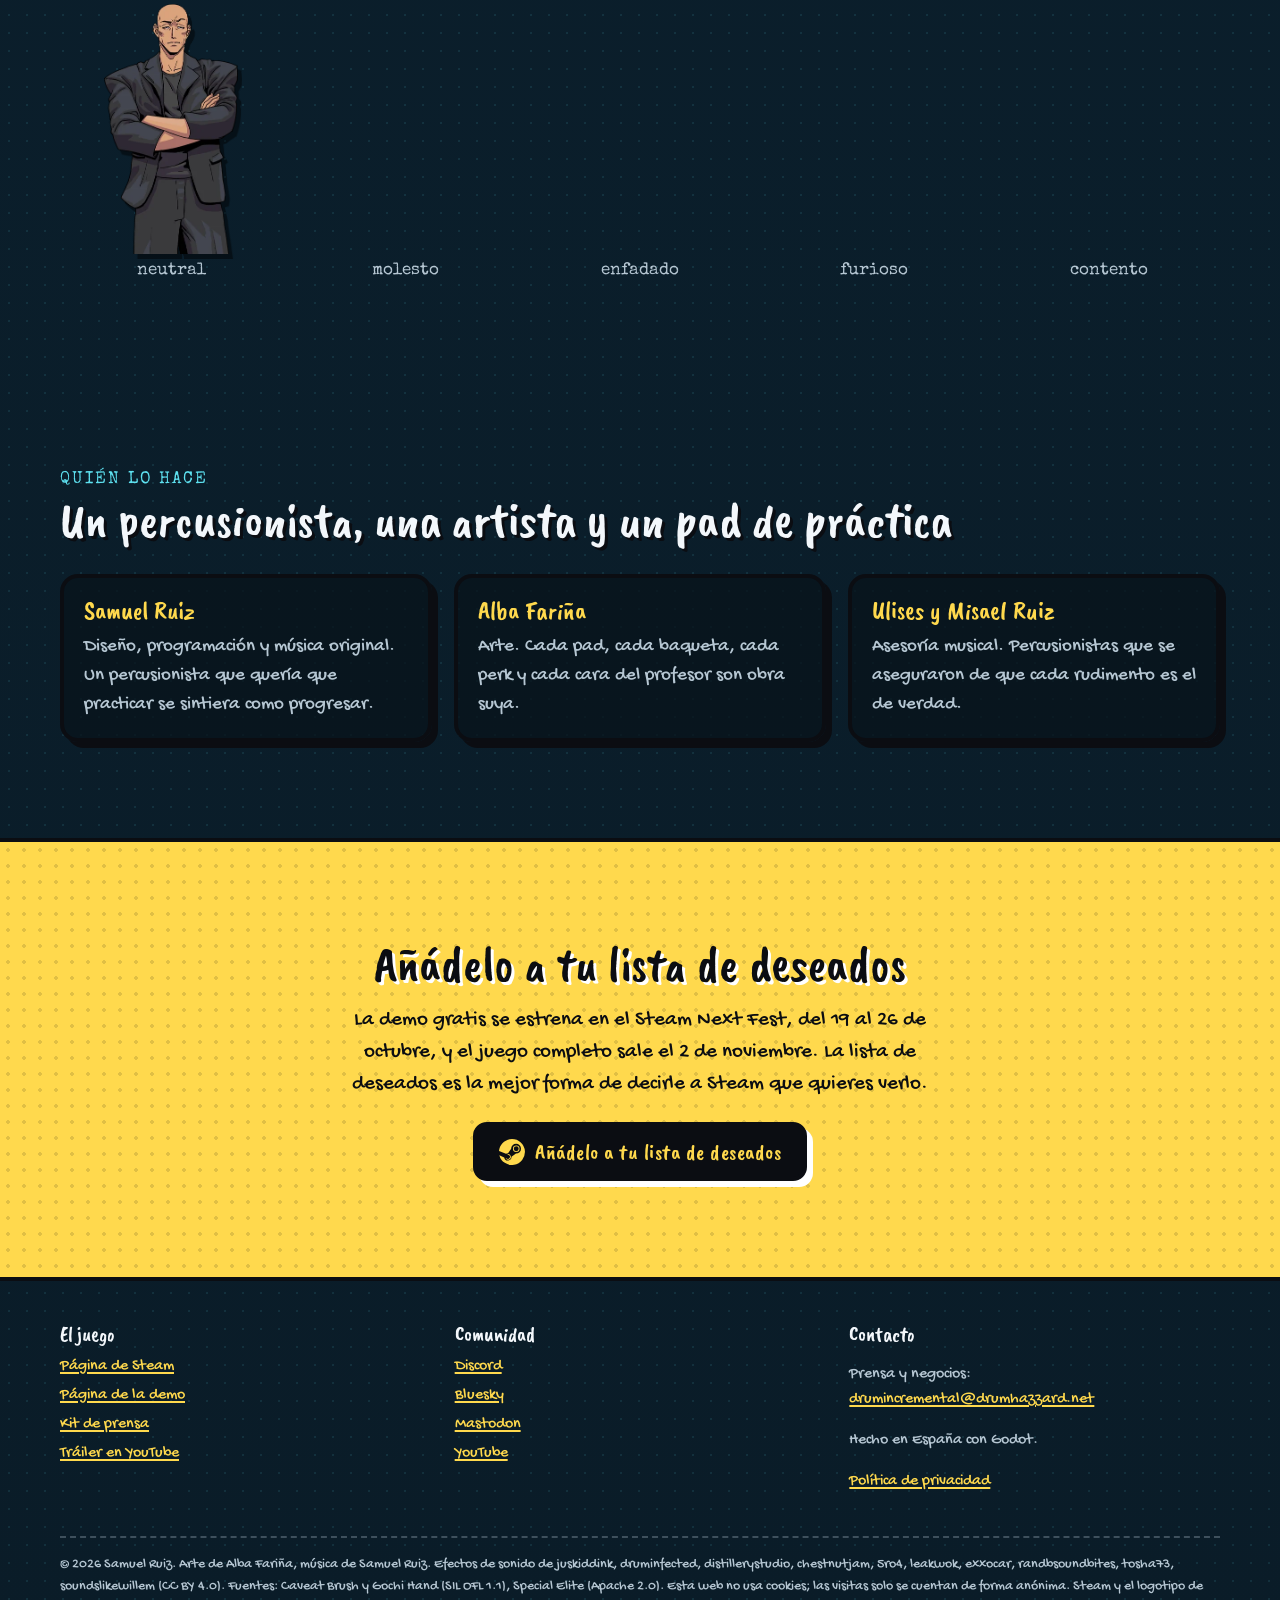
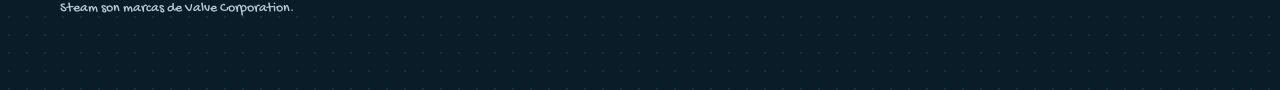
==== commit 898f835f: "22 logros" ====
--- a/es/index.html
+++ b/es/index.html
@@ -129,7 +129,7 @@
   <li>Una torreta en el metrónomo que dispara a las notas doradas al compás</li>
   <li>Soporte completo de mando</li>
   <li>10 idiomas</li>
-  <li>21 logros de Steam, con un platino secreto</li>
+  <li>22 logros de Steam, con un platino secreto</li>
   <li>No hace falta saber música</li>
   </ul>
 </div></section>
